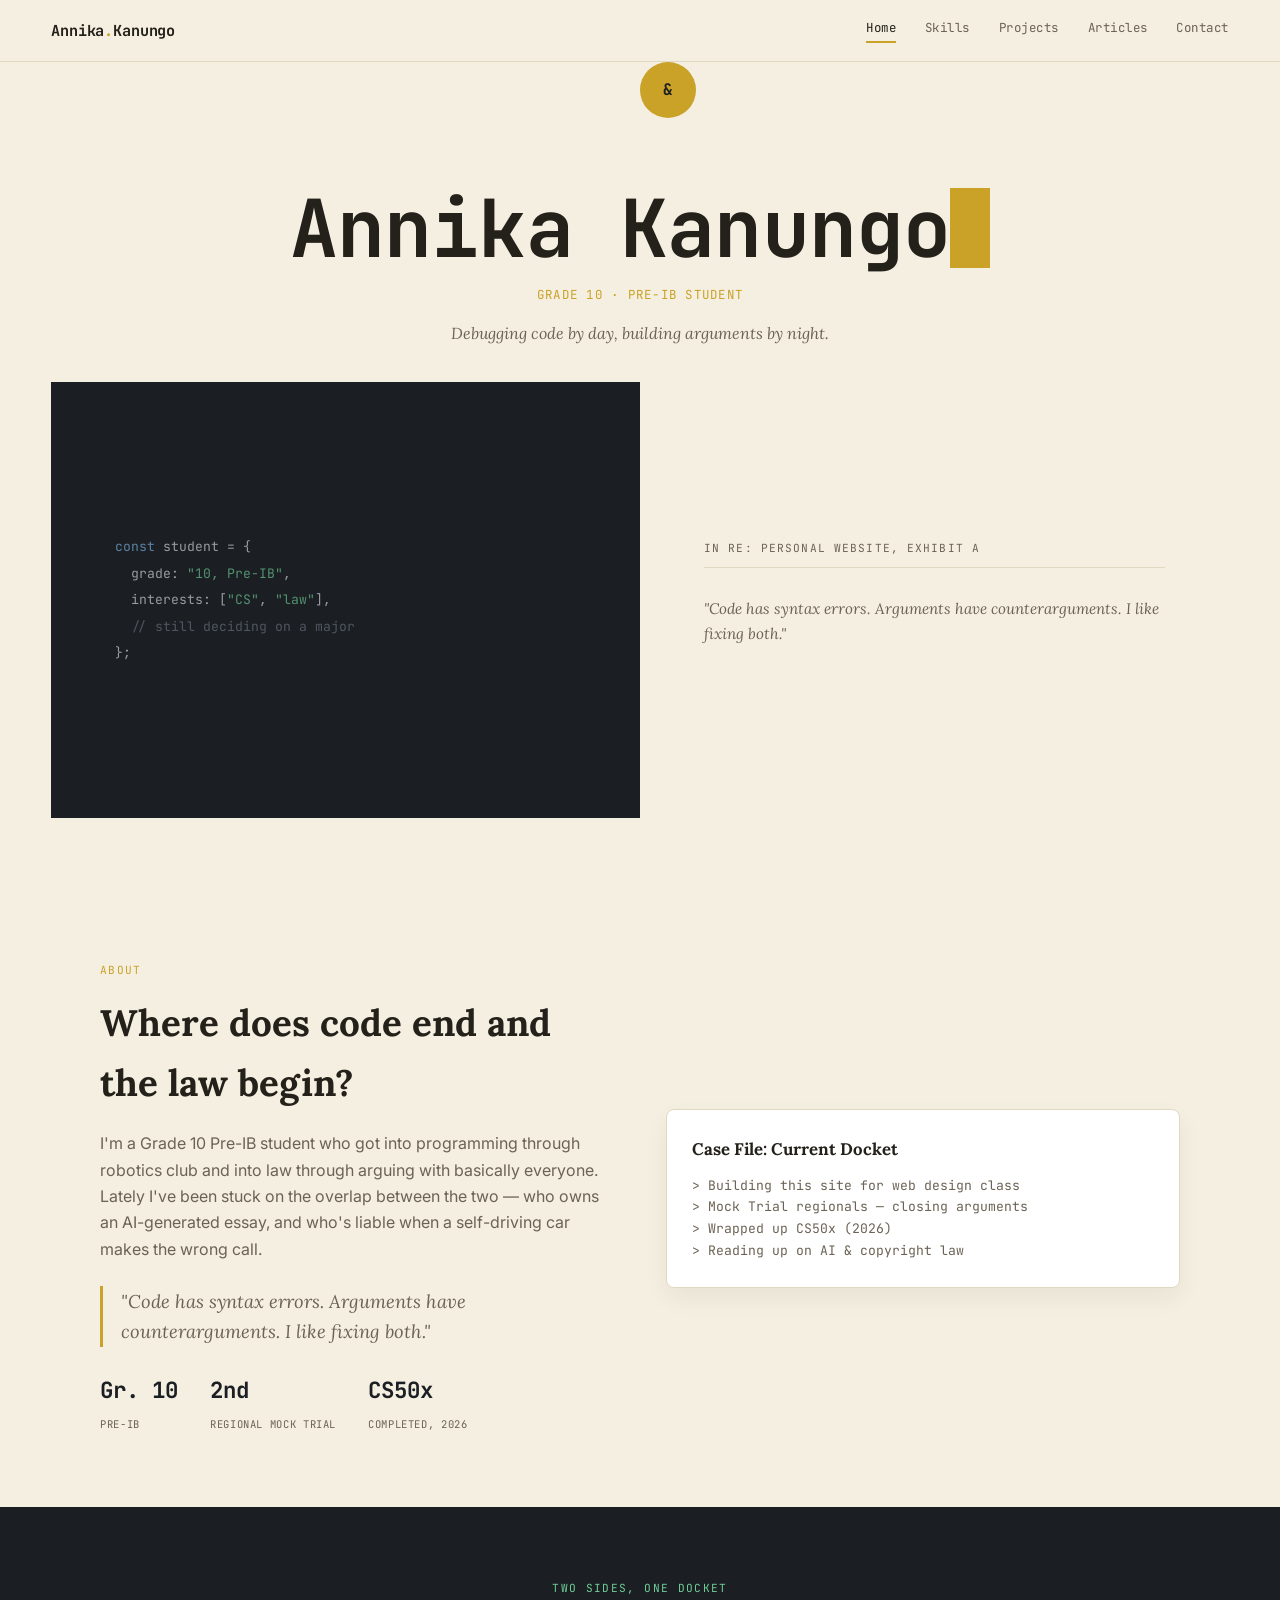
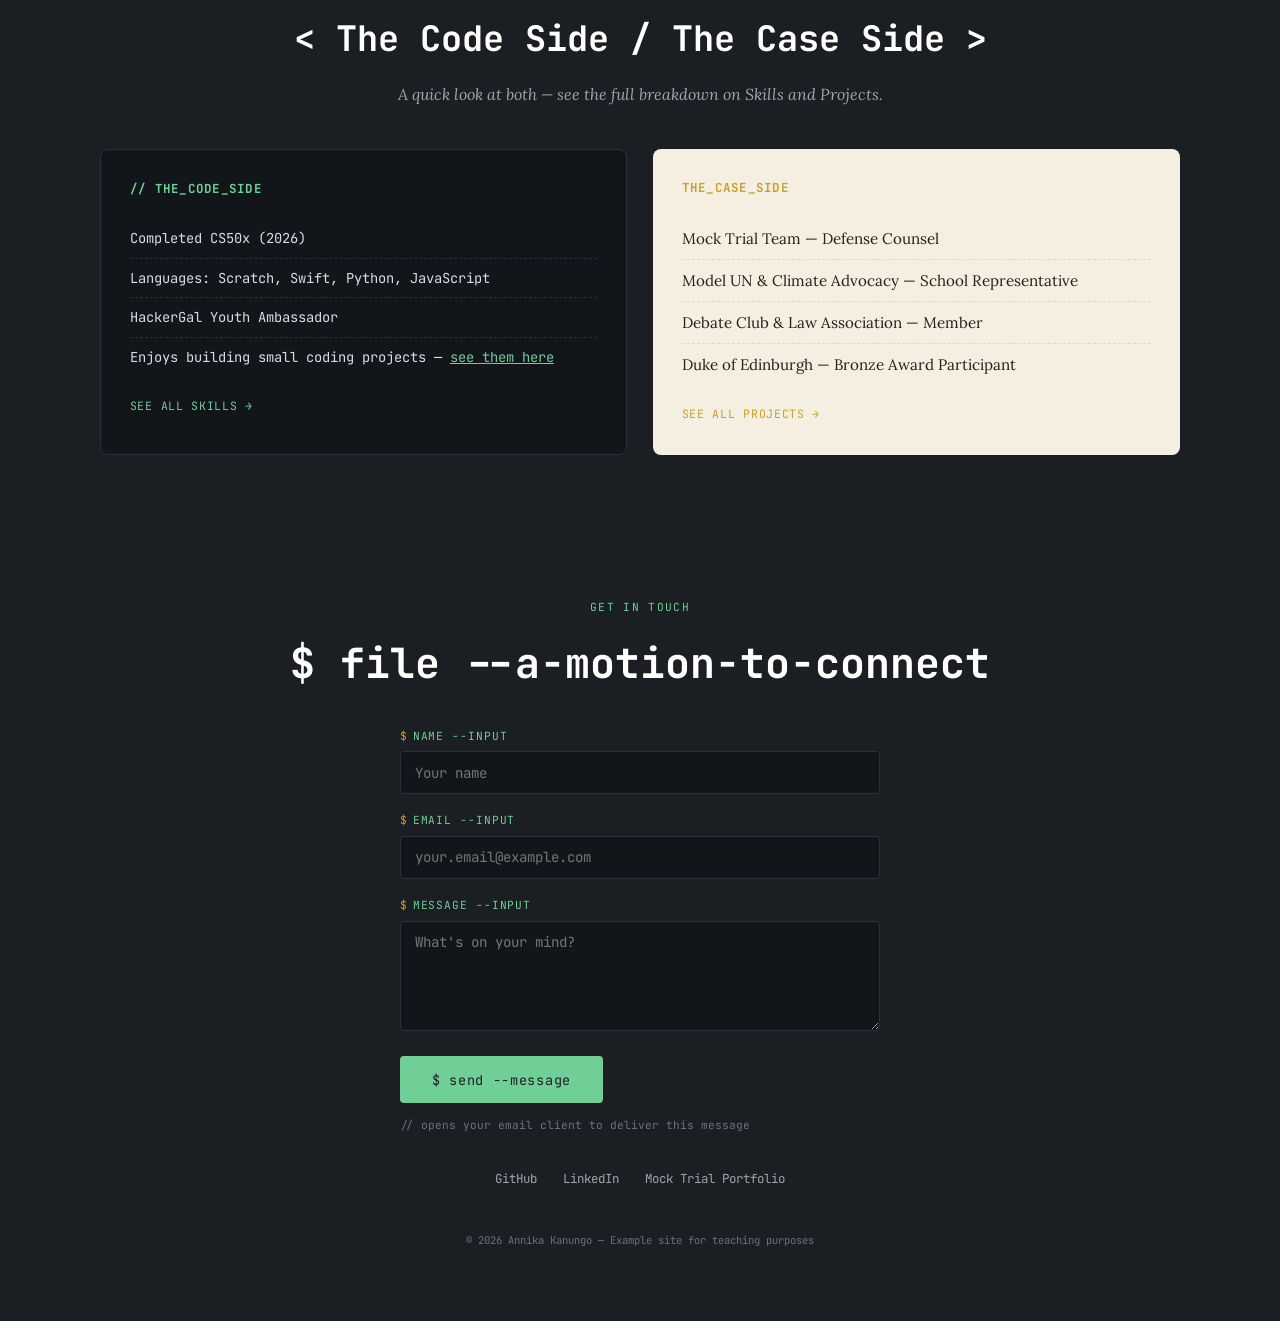
==== index.html @ 183e01ba "add index.html" ====
<!DOCTYPE html>
<html lang="en">
<head>
<meta charset="UTF-8">
<meta name="viewport" content="width=device-width, initial-scale=1.0">
<title>Annika Kanungo — Code &amp; Case</title>
<link rel="preconnect" href="https://fonts.googleapis.com">
<link rel="preconnect" href="https://fonts.gstatic.com" crossorigin>
<link href="https://fonts.googleapis.com/css2?family=JetBrains+Mono:wght@400;500;700&family=Lora:ital,wght@0,500;0,600;1,400&family=Inter:wght@400;500&display=swap" rel="stylesheet">
<link rel="stylesheet" href="styles.css">
</head>
<body>

  <nav class="site-nav">
    <a class="nav-logo" href="index.html">Annika<span class="dot">.</span>Kanungo</a>
    <div class="nav-links">
      <a href="index.html" class="active">Home</a>
      <a href="skills.html">Skills</a>
      <a href="projects.html">Projects</a>
      <a href="articles.html">Articles</a>
      <a href="index.html#contact">Contact</a>
    </div>
  </nav>

  <!-- HERO — the name stays together as one unit; the two supporting
       panels below carry the code / case duality instead -->
  <section class="hero">
    <div class="hero-banner enter" style="--d:0.05s">
      <h1 class="hero-name">Annika Kanungo<span class="cursor">&nbsp;</span></h1>
      <p class="hero-tag">Grade 10 · Pre-IB Student</p>
      <p class="hero-sub">Debugging code by day, building arguments by night.</p>
    </div>
    <div class="hero-panels">
      <div class="code enter" style="--d:0.2s">
        <div class="code-line"><span class="kw">const</span> student = &#123;</div>
        <div class="code-line">&nbsp;&nbsp;grade: <span class="str">"10, Pre-IB"</span>,</div>
        <div class="code-line">&nbsp;&nbsp;interests: [<span class="str">"CS"</span>, <span class="str">"law"</span>],</div>
        <div class="code-line">&nbsp;&nbsp;<span class="cmt">// still deciding on a major</span></div>
        <div class="code-line">&#125;;</div>
      </div>
      <div class="case enter" style="--d:0.35s">
        <span class="case-caption">In re: Personal Website, Exhibit A</span>
        <p class="case-quote">"Code has syntax errors. Arguments have counterarguments. I like fixing both."</p>
      </div>
      <div class="seam enter" style="--d:0.5s">&amp;</div>
    </div>
  </section>

  <!-- ABOUT -->
  <section class="about">
    <div class="wrap">
      <div class="reveal">
        <span class="eyebrow">About</span>
        <h2>Where does code end and the law begin?</h2>
        <p>I'm a Grade 10 Pre-IB student who got into programming through robotics club and into law through arguing with basically everyone. Lately I've been stuck on the overlap between the two — who owns an AI-generated essay, and who's liable when a self-driving car makes the wrong call.</p>
        <p class="pull">"Code has syntax errors. Arguments have counterarguments. I like fixing both."</p>
        <div class="stat-row">
          <div><strong>Gr. 10</strong><small>Pre-IB</small></div>
          <div><strong>2nd</strong><small>Regional Mock Trial</small></div>
          <div><strong>CS50x</strong><small>Completed, 2026</small></div>
        </div>
      </div>
      <div class="docket-card reveal" style="--d:0.15s">
        <strong>Case File: Current Docket</strong>
        &gt; Building this site for web design class<br>
        &gt; Mock Trial regionals — closing arguments<br>
        &gt; Wrapped up CS50x (2026)<br>
        &gt; Reading up on AI &amp; copyright law
      </div>
    </div>
  </section>

  <!-- PASSIONS: teaser linking out to Skills and Projects -->
  <section class="passions">
    <div class="wrap">
      <span class="eyebrow">Two Sides, One Docket</span>
      <h2>&lt; The Code Side / The Case Side &gt;</h2>
      <p class="center-sub">A quick look at both — see the full breakdown on Skills and Projects.</p>
      <div class="split-grid">
        <div class="panel code reveal" style="--d:0s">
          <h3>// the_code_side</h3>
          <ul>
            <li>Completed CS50x (2026)</li>
            <li>Languages: Scratch, Swift, Python, JavaScript</li>
            <li>HackerGal Youth Ambassador</li>
            <li>Enjoys building small coding projects — <a href="projects.html">see them here</a></li>
          </ul>
          <a class="panel-more" href="skills.html">See all skills →</a>
        </div>
        <div class="panel case reveal" style="--d:0.15s">
          <h3>the_case_side</h3>
          <ul>
            <li>Mock Trial Team — Defense Counsel</li>
            <li>Model UN &amp; Climate Advocacy — School Representative</li>
            <li>Debate Club &amp; Law Association — Member</li>
            <li>Duke of Edinburgh — Bronze Award Participant</li>
          </ul>
          <a class="panel-more" href="projects.html">See all projects →</a>
        </div>
      </div>
    </div>
  </section>

  <!-- CONTACT -->
  <section class="contact" id="contact">
    <div class="wrap">
      <span class="eyebrow reveal">Get In Touch</span>
      <h2 class="reveal" style="--d:0.1s">$ file --a-motion-to-connect</h2>
      <form class="contact-form reveal" style="--d:0.2s" action="mailto:annika.kanungo@example.edu" method="post" enctype="text/plain">
        <div class="form-row">
          <label><span class="prompt">$</span>name --input</label>
          <input type="text" name="name" placeholder="Your name" required>
        </div>
        <div class="form-row">
          <label><span class="prompt">$</span>email --input</label>
          <input type="email" name="email" placeholder="your.email@example.com" required>
        </div>
        <div class="form-row">
          <label><span class="prompt">$</span>message --input</label>
          <textarea name="message" placeholder="What's on your mind?" required></textarea>
        </div>
        <button type="submit" class="form-submit">$ send --message</button>
        <p class="form-note">// opens your email client to deliver this message</p>
      </form>
      <div class="social reveal" style="--d:0.3s">
        <a href="#">GitHub</a>
        <a href="#">LinkedIn</a>
        <a href="#">Mock Trial Portfolio</a>
      </div>
      <footer>&copy; 2026 Annika Kanungo — Example site for teaching purposes</footer>
    </div>
  </section>

  <script src="script.js"></script>
</body>
</html>
---- styles.css ----
/* =========================================================
   TEACHING NOTE: shared stylesheet.
   All three pages (index, skills, projects) link to this one
   file plus one script.js — a real multi-page site shares its
   design system instead of copy-pasting styles into every page.
   Annika's brief (CS + law) still drives every choice: a "code"
   register (dark, monospace, terminal) and a "case" register
   (parchment, serif, legal brief) running side by side.
   ========================================================= */
:root{
  --code-bg: #1B1F23;     /* code-editor charcoal */
  --code-text: #D8DEE4;
  --code-accent: #6FCF97; /* terminal green */
  --brass: #C9A227;       /* gavel brass — bridges both halves */
  --parchment: #F5EFE1;   /* legal-document cream */
  --ink: #24211B;         /* ink on parchment */
  --ink-soft: #6B6355;
  --line: #E1D8C2;

  --mono: "JetBrains Mono", monospace;
  --serif: "Lora", Georgia, serif;
  --body: "Inter", sans-serif;

  --gap: clamp(1.5rem, 4vw, 4rem);
  --radius: 8px;
}

*{ box-sizing: border-box; }
html{ scroll-behavior: smooth; }
body{ margin:0; background: var(--parchment); color: var(--ink); font-family: var(--body); line-height:1.65; -webkit-font-smoothing: antialiased; }
@media (prefers-reduced-motion: reduce){
  html{ scroll-behavior:auto; }
  *{ animation-duration:0.001ms !important; animation-iteration-count:1 !important; transition-duration:0.001ms !important; }
}
::selection{ background: var(--brass); color:#1B1F23; }
:focus-visible{ outline: 2px solid var(--brass); outline-offset: 3px; }
section{ padding: calc(var(--gap) * 1.4) var(--gap); }
.wrap{ max-width: 1080px; margin: 0 auto; }
h1,h2,h3{ margin:0; }

.reveal{ opacity:0; transform: translateY(26px); transition: opacity .7s ease, transform .7s ease; transition-delay: var(--d,0s); }
.reveal.in-view{ opacity:1; transform:translateY(0); }
.enter{ opacity:0; transform: translateY(16px); animation: enter-up .8s cubic-bezier(.2,.7,.3,1) forwards; animation-delay: var(--d,0s); }
@keyframes enter-up{ to{ opacity:1; transform:translateY(0);} }
@media (prefers-reduced-motion: reduce){ .reveal,.enter{ opacity:1; transform:none; animation:none; transition:none; } }

/* ---------- NAV ---------- */
.site-nav{
  position: sticky; top: 0; z-index: 10;
  display:flex; align-items:center; justify-content:space-between;
  padding: 1.1rem clamp(1.5rem, 4vw, 4rem);
  background: rgba(245,239,225,0.92); backdrop-filter: blur(6px);
  border-bottom: 1px solid var(--line);
}
.nav-logo{ font-family: var(--mono); font-weight: 700; font-size: 0.95rem; color: var(--ink); text-decoration:none; letter-spacing: -0.01em; }
.nav-logo .dot{ color: var(--brass); }
.nav-links{ display:flex; gap: 1.8rem; font-family: var(--mono); font-size: 0.78rem; letter-spacing: 0.04em; }
.nav-links a{ color: var(--ink-soft); text-decoration:none; padding-bottom: 3px; border-bottom: 2px solid transparent; transition: color .2s ease, border-color .2s ease; }
.nav-links a:hover{ color: var(--ink); }
.nav-links a.active{ color: var(--ink); border-color: var(--brass); }
@media (max-width: 560px){
  .nav-links{ gap: 1.1rem; font-size: 0.7rem; }
}

/* ---------- PAGE HEADER (skills / projects) ---------- */
.page-header{ background: var(--code-bg); color: var(--code-text); text-align:center; padding: calc(var(--gap) * 1.6) var(--gap) calc(var(--gap) * 1.1); }
.page-header .eyebrow{ color: var(--code-accent); }
.page-header h1{ font-family: var(--serif); color: #fff; font-size: clamp(2rem, 5vw, 3rem); margin: 0.5rem 0 0.8rem; }
.page-header p{ font-family: var(--serif); font-style: italic; color: var(--code-text); opacity: 0.75; max-width: 46ch; margin: 0 auto; }

/* ---------- HERO: split code / case (index only) ---------- */
.hero{ min-height: 92vh; display:grid; grid-template-rows: auto 1fr; position: relative; }
.hero-banner{
  grid-column: 1 / -1; text-align:center; padding: 3.4rem clamp(1.5rem,5vw,4rem) 2.2rem;
  background: var(--parchment); position:relative; z-index: 2;
}
.hero-name{
  font-family: var(--mono); font-weight: 700; letter-spacing: -0.01em;
  font-size: clamp(2.4rem, 7vw, 5rem); line-height: 1; color: var(--ink);
}
.cursor{ display:inline-block; width: 0.5em; background: var(--brass); animation: blink 1s step-end infinite; }
@keyframes blink{ 50%{ opacity:0; } }
.hero-tag{ font-family: var(--mono); font-size: 0.78rem; letter-spacing: 0.1em; text-transform: uppercase; color: var(--brass); margin-top: 1.1rem; }
.hero-sub{ font-family: var(--serif); font-style: italic; color: var(--ink-soft); max-width: 44ch; margin: 0.9rem auto 0; }

.hero-panels{ grid-column: 1 / -1; display:grid; grid-template-columns: 1fr 1fr; }
.hero .code, .hero .case{ display:flex; flex-direction:column; justify-content:center; padding: 2.6rem clamp(1.5rem,5vw,4rem); position:relative; }
.hero .code{ background: var(--code-bg); color: var(--code-text); }
.hero .case{ background: var(--parchment); color: var(--ink); }
.code-line{ font-family: var(--mono); font-size: 0.82rem; color: var(--code-text); opacity: 0.65; margin: 0.15rem 0; }
.code-line .kw{ color: #7FB4E8; }
.code-line .str{ color: var(--code-accent); }
.code-line .cmt{ color: #6B7280; }
.case-caption{ font-family: var(--mono); font-size: 0.7rem; letter-spacing: 0.1em; text-transform: uppercase; color: var(--ink-soft); border-bottom: 1px solid var(--line); padding-bottom: 0.6rem; margin-bottom: 0.8rem; }
.case-quote{ font-family: var(--serif); font-style: italic; color: var(--ink-soft); font-size: 0.95rem; }

.seam{
  position:absolute; left:50%; top:0; transform:translate(-50%,-50%);
  width: 56px; height: 56px; border-radius:50%;
  background: var(--brass); color:#1B1F23;
  display:flex; align-items:center; justify-content:center;
  font-family: var(--mono); font-weight:700; font-size: 1rem;
  box-shadow: 0 0 0 8px var(--parchment);
  z-index: 3;
}
@media (max-width: 760px){
  .hero-panels{ grid-template-columns: 1fr; }
  .seam{ display:none; }
}

/* ---------- ABOUT ---------- */
.about{ background: var(--parchment); }
.about .wrap{ display:grid; grid-template-columns: 1fr 1fr; gap: var(--gap); align-items:center; }
.eyebrow{ font-family: var(--mono); font-size: 0.7rem; letter-spacing: 0.12em; text-transform: uppercase; color: var(--brass); display:block; margin-bottom: 0.8rem; }
.about h2{ font-family: var(--serif); font-size: clamp(1.7rem, 3.6vw, 2.3rem); margin-bottom: 1rem; }
.about p{ color: var(--ink-soft); max-width: 52ch; }
.pull{ font-family: var(--serif); font-style: italic; font-size: 1.15rem; border-left: 3px solid var(--brass); padding-left: 1.1rem; margin: 1.5rem 0; }
.stat-row{ display:flex; gap: 2rem; flex-wrap:wrap; margin-top: 1.6rem; }
.stat-row strong{ display:block; font-family: var(--mono); font-size: 1.4rem; color: var(--code-bg); }
.stat-row small{ font-family: var(--mono); color: var(--ink-soft); font-size: 0.66rem; letter-spacing: 0.06em; text-transform: uppercase; }
.docket-card{
  background: #fff; border: 1px solid var(--line); border-radius: var(--radius);
  padding: 1.6rem; font-family: var(--mono); font-size: 0.82rem; color: var(--ink-soft);
  box-shadow: 0 10px 24px rgba(36,33,27,0.06);
}
.docket-card strong{ display:block; font-family: var(--serif); font-size: 1.05rem; color: var(--ink); margin-bottom: 0.7rem; }

/* ---------- PASSIONS SPLIT (index teaser) ---------- */
.passions{ background: var(--code-bg); color: var(--code-text); }
.passions .eyebrow{ color: var(--code-accent); text-align:center; }
.passions h2{ font-family: var(--mono); text-align:center; font-size: clamp(1.6rem, 3.4vw, 2.2rem); color: #fff; margin-bottom: 0.8rem; }
.passions > .wrap > p.center-sub{ text-align:center; font-family: var(--serif); font-style:italic; color: var(--code-text); opacity:0.7; margin: 0 auto 2.6rem; max-width: 50ch; }
.split-grid{ display:grid; grid-template-columns: 1fr 1fr; gap: 1.6rem; }
.panel{ border-radius: var(--radius); padding: 1.8rem; }
.panel.code{ background: #12161A; border: 1px solid #2A3038; }
.panel.case{ background: var(--parchment); color: var(--ink); }
.panel h3{ font-family: var(--mono); font-size: 0.78rem; letter-spacing: 0.1em; text-transform: uppercase; margin-bottom: 1.2rem; }
.panel.code h3{ color: var(--code-accent); }
.panel.case h3{ color: var(--brass); font-family: var(--mono); }
.panel ul{ list-style: none; margin:0; padding:0; }
.panel.code li{ font-family: var(--mono); font-size: 0.86rem; padding: 0.5rem 0; border-bottom: 1px dashed #2A3038; }
.panel.case li{ font-family: var(--serif); font-size: 0.95rem; padding: 0.5rem 0; border-bottom: 1px dashed var(--line); }
.panel.code li a{ color: var(--code-accent); }
.panel.case li a{ color: var(--brass); }
.panel li:last-child{ border-bottom: none; }
.panel-more{ display:inline-block; margin-top: 1.2rem; font-family: var(--mono); font-size: 0.72rem; letter-spacing: 0.06em; text-transform:uppercase; text-decoration:none; }
.panel.code .panel-more{ color: var(--code-accent); }
.panel.case .panel-more{ color: var(--brass); }
.panel-more:hover{ text-decoration: underline; }

/* ---------- PROJECTS ---------- */
.projects{ background: var(--parchment); }
.projects .eyebrow{ text-align:center; }
.projects h2{ font-family: var(--serif); text-align:center; font-size: clamp(1.7rem, 3.6vw, 2.3rem); margin-bottom: 2.6rem; }
.grid{ display:grid; grid-template-columns: repeat(2, 1fr); gap: 1.4rem; }
.card{ background:#fff; border:1px solid var(--line); border-radius: var(--radius); padding: 1.7rem; position:relative; transition: transform .3s ease, box-shadow .3s ease; }
.card:hover{ transform: translateY(-5px); box-shadow: 0 14px 30px rgba(36,33,27,0.1); }
.card .tag{ font-family: var(--mono); font-size: 0.65rem; letter-spacing: 0.08em; text-transform: uppercase; padding: 0.2rem 0.55rem; border-radius: 4px; display:inline-block; margin-bottom: 0.9rem; }
.card.code-file .tag{ background: rgba(111,207,151,0.15); color: #2F7A52; }
.card.case-file .tag{ background: rgba(201,162,39,0.15); color: #8A6D14; }
.card h3{ font-family: var(--serif); font-size: 1.15rem; margin-bottom: 0.6rem; }
.card p{ color: var(--ink-soft); font-size: 0.92rem; margin:0; }

/* ---------- SKILLS ---------- */
.skills{ background: #fff; }
.skills .eyebrow{ text-align:center; }
.skills h2{ font-family: var(--serif); text-align:center; font-size: clamp(1.7rem, 3.6vw, 2.3rem); margin-bottom: 2.6rem; }
.skill-cols{ display:grid; grid-template-columns: 1fr 1fr; gap: 2.4rem; }
.skill-cols h4{ font-family: var(--mono); font-size: 0.72rem; letter-spacing: 0.1em; text-transform: uppercase; color: var(--brass); margin: 0 0 1.2rem; }
.skill-row{ margin-bottom: 1rem; font-family: var(--mono); font-size: 0.82rem; }
.skill-row .label{ display:flex; justify-content:space-between; margin-bottom: 0.35rem; color: var(--ink-soft); }
.bar{ height: 8px; background: var(--line); border-radius: 4px; overflow:hidden; font-family: var(--mono); }
.bar i{ display:block; height:100%; width: 0%; background: var(--code-accent); border-radius: 4px; transition: width 1.1s cubic-bezier(.2,.7,.3,1); }
.skill-cols.case .bar i{ background: var(--brass); }

/* ---------- CONTACT ---------- */
.contact{ background: var(--code-bg); color: var(--code-text); text-align:center; }
.contact .eyebrow{ color: var(--code-accent); }
.contact h2{ font-family: var(--mono); font-size: clamp(1.8rem, 5vw, 2.6rem); color:#fff; margin: 0.6rem 0 1.8rem; }
.cta-btn{
  display:inline-block; font-family: var(--mono); font-size: 0.85rem; letter-spacing: 0.05em;
  color: var(--code-bg); background: var(--code-accent); padding: 1rem 2.2rem; border-radius: 4px;
  text-decoration:none; transition: transform .25s ease, box-shadow .25s ease;
}
.cta-btn:hover{ transform: translateY(-3px); box-shadow: 0 12px 26px rgba(111,207,151,0.3); }
.contact-form{ max-width: 480px; margin: 0 auto; text-align:left; }
.form-row{ margin-bottom: 1.1rem; }
.form-row label{ display:block; font-family: var(--mono); font-size: 0.7rem; letter-spacing: 0.08em; text-transform: uppercase; color: var(--code-accent); margin-bottom: 0.4rem; }
.form-row label .prompt{ color: var(--brass); margin-right: 0.3rem; }
.form-row input, .form-row textarea{
  width: 100%; background: #12161A; border: 1px solid #2A3038; border-radius: 4px;
  color: var(--code-text); font-family: var(--mono); font-size: 0.88rem;
  padding: 0.7rem 0.85rem; resize: vertical;
}
.form-row textarea{ min-height: 110px; }
.form-row input:focus, .form-row textarea:focus{ outline: none; border-color: var(--brass); }
.form-submit{
  font-family: var(--mono); font-size: 0.85rem; letter-spacing: 0.05em;
  color: var(--code-bg); background: var(--code-accent); padding: 0.9rem 2rem; border: none; border-radius: 4px;
  cursor: pointer; transition: transform .25s ease, box-shadow .25s ease;
}
.form-submit:hover{ transform: translateY(-3px); box-shadow: 0 12px 26px rgba(111,207,151,0.3); }
.form-note{ font-family: var(--mono); font-size: 0.7rem; color: #6B7280; margin-top: 0.8rem; }
.social{ margin-top: 2.2rem; display:flex; gap:1.6rem; justify-content:center; font-family: var(--mono); font-size: 0.78rem; }
.social a{ text-decoration:none; color: var(--code-text); opacity: 0.7; }
.social a:hover{ opacity:1; color: var(--code-accent); }
footer{ margin-top: 2.6rem; font-family: var(--mono); font-size: 0.66rem; color: #6B7280; }

@media (max-width: 760px){
  .about .wrap{ grid-template-columns: 1fr; }
  .split-grid{ grid-template-columns: 1fr; }
  .grid{ grid-template-columns: 1fr; }
  .skill-cols{ grid-template-columns: 1fr; }
}

/* =========================================================
   ARTICLES PAGE
   TEACHING NOTE: same duality concept, new format — each
   article is presented like a docket entry / citation, with
   a big serif index number, a monospace meta line, and a
   colored tag pill (code / case / both). A small JS filter
   bar lets visitors narrow the list by tag without a reload —
   a good lightweight interactivity example for the class.
   ========================================================= */
.articles{ background: var(--parchment); }
.filter-bar{ display:flex; gap: 0.7rem; justify-content:center; flex-wrap: wrap; margin-bottom: 2.6rem; }
.filter-btn{
  font-family: var(--mono); font-size: 0.72rem; letter-spacing: 0.06em; text-transform: uppercase;
  background: #fff; border: 1px solid var(--line); color: var(--ink-soft);
  padding: 0.55rem 1.1rem; border-radius: 999px; cursor: pointer;
  transition: background .2s ease, color .2s ease, border-color .2s ease;
}
.filter-btn:hover{ border-color: var(--brass); color: var(--ink); }
.filter-btn.active{ background: var(--code-bg); border-color: var(--code-bg); color: #fff; }

.article-list{ display:flex; flex-direction: column; gap: 1.1rem; }
.article-card{
  background: #fff; border: 1px solid var(--line); border-radius: var(--radius);
  padding: 1.7rem clamp(1.3rem, 3vw, 2.2rem);
  display:grid; grid-template-columns: 64px 1fr; gap: 1.4rem; align-items: start;
  transition: transform .3s ease, box-shadow .3s ease;
}
.article-card:hover{ transform: translateY(-4px); box-shadow: 0 14px 30px rgba(36,33,27,0.1); }
.article-num{ font-family: var(--serif); font-size: 1.8rem; font-style: italic; color: var(--line); line-height: 1; }
.article-body h3{ font-family: var(--serif); font-size: 1.2rem; margin-bottom: 0.5rem; }
.article-body p{ color: var(--ink-soft); font-size: 0.92rem; margin: 0 0 0.9rem; }
.article-meta{ display:flex; align-items:center; gap: 0.9rem; font-family: var(--mono); font-size: 0.7rem; color: var(--ink-soft); flex-wrap: wrap; }
.pill{ padding: 0.2rem 0.6rem; border-radius: 999px; letter-spacing: 0.05em; text-transform: uppercase; font-size: 0.66rem; }
.pill.code{ background: rgba(111,207,151,0.15); color: #2F7A52; }
.pill.case{ background: rgba(201,162,39,0.15); color: #8A6D14; }
.pill.both{ background: linear-gradient(90deg, rgba(111,207,151,0.18), rgba(201,162,39,0.18)); color: var(--ink); }
.article-card[hidden]{ display:none; }

@media (max-width: 560px){
  .article-card{ grid-template-columns: 1fr; }
  .article-num{ display:none; }
}

/* ---------- ADMIN PANEL (client-side demo only) ---------- */
.admin-area{ max-width: 480px; margin: 0 auto 3rem; text-align:center; }
.admin-btn{ margin-bottom: 1rem; }
.admin-panel{
  background: var(--code-bg); color: var(--code-text); border-radius: var(--radius);
  padding: 1.6rem clamp(1.2rem,3vw,2rem); text-align:left; margin-bottom: 1.2rem;
}
.admin-panel h3{ font-family: var(--mono); font-size: 0.95rem; color: #fff; margin-bottom: 1.2rem; }
.admin-note{ font-family: var(--mono); font-size: 0.68rem; color: #6B7280; margin: 0 0 1rem; }
.admin-panel .form-row label{ color: var(--brass); }
.admin-panel input, .admin-panel textarea, .admin-panel select{
  width:100%; background:#12161A; border:1px solid #2A3038; border-radius:4px;
  color: var(--code-text); font-family: var(--mono); font-size:0.85rem; padding:0.65rem 0.8rem;
}
.admin-error{ font-family: var(--mono); font-size: 0.72rem; color: #E08585; margin-top: 0.7rem; }
.article-card.is-new{ border-color: var(--brass); }
.pill.new{ background: rgba(201,162,39,0.18); color: #8A6D14; }
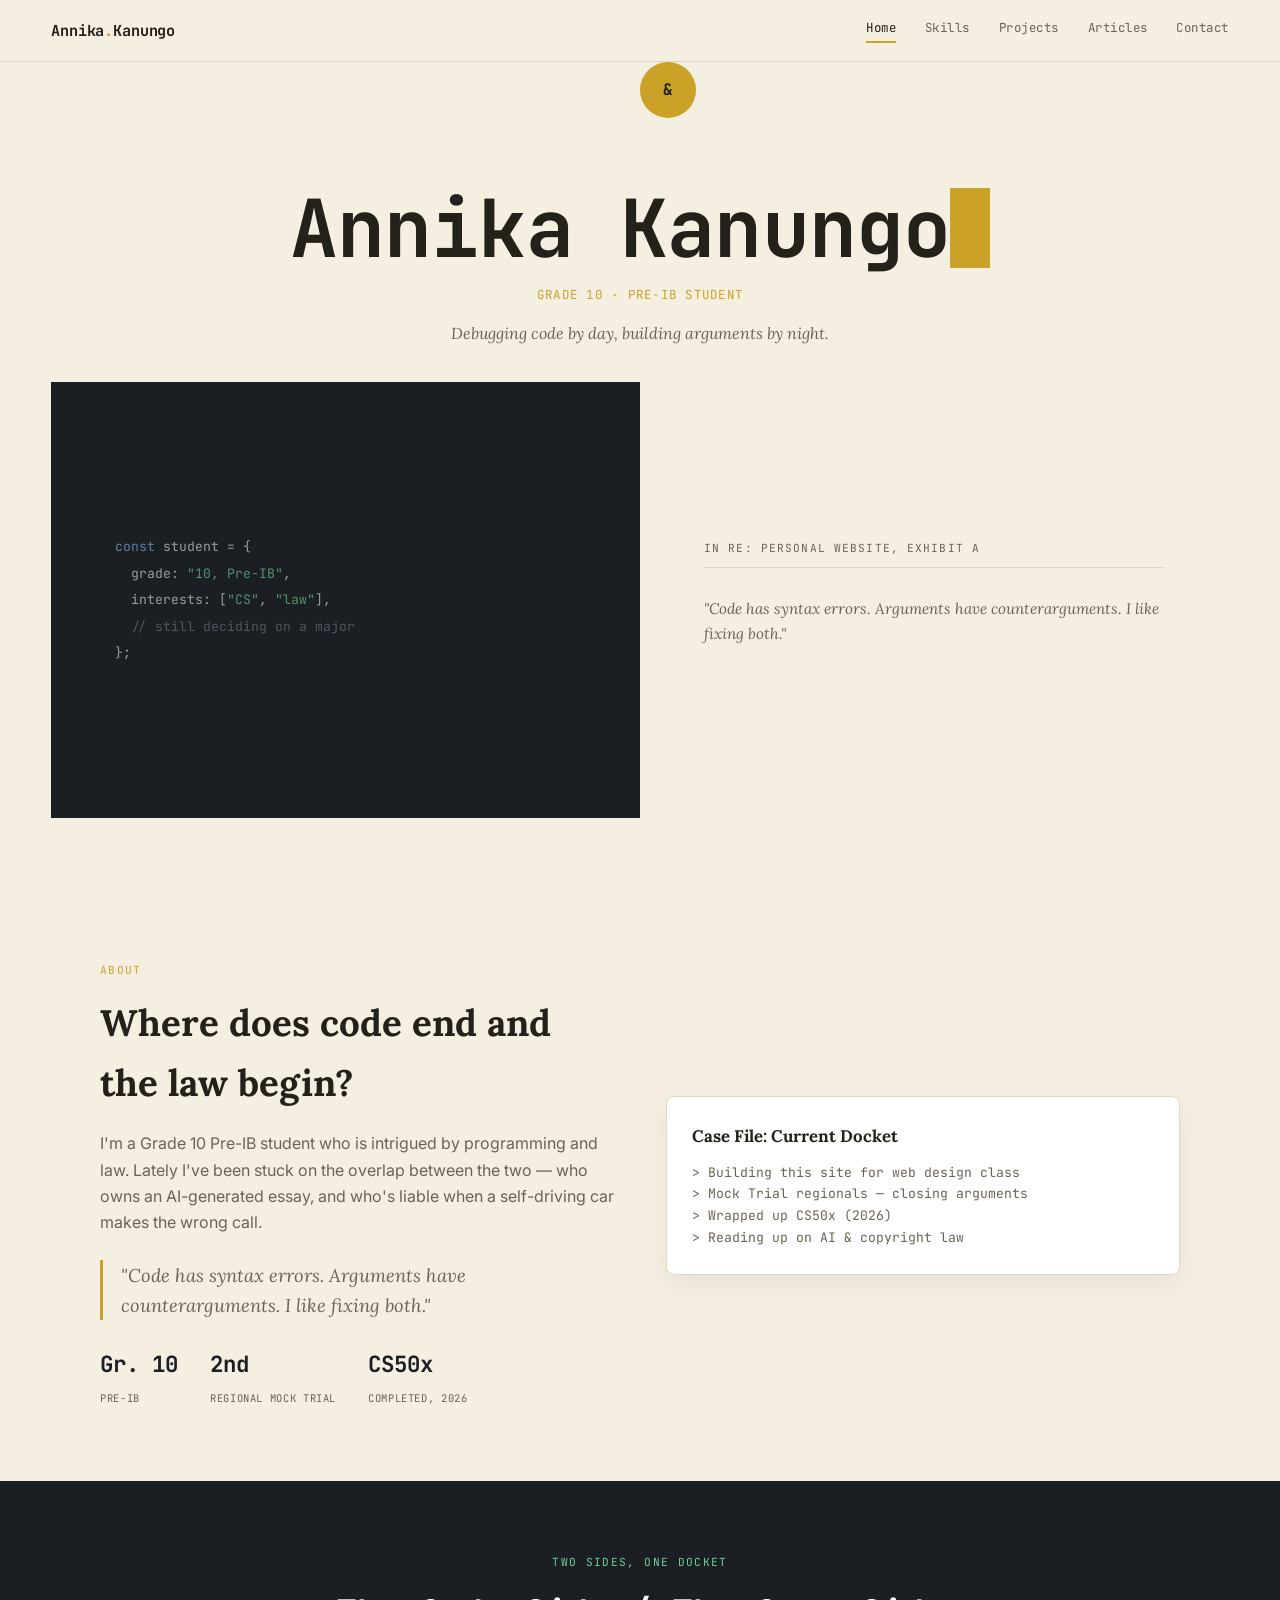
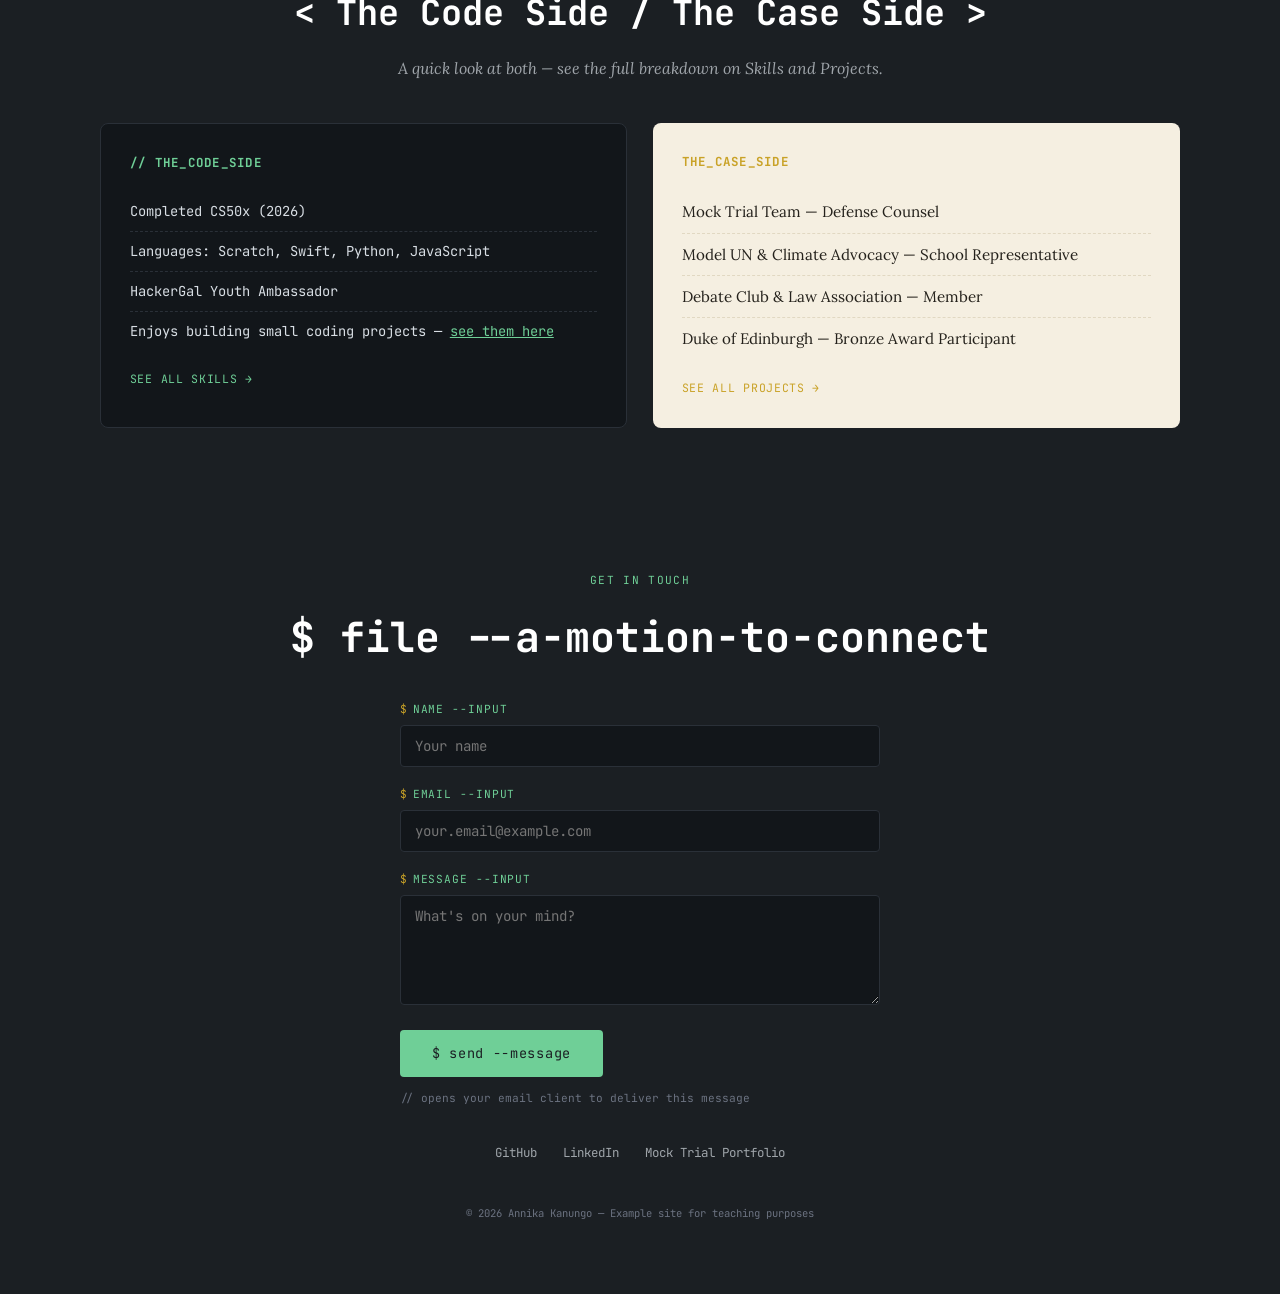
==== commit b0337881: "add updated index file" ====
--- a/index.html
+++ b/index.html
@@ -52,7 +52,7 @@
       <div class="reveal">
         <span class="eyebrow">About</span>
         <h2>Where does code end and the law begin?</h2>
-        <p>I'm a Grade 10 Pre-IB student who got into programming through robotics club and into law through arguing with basically everyone. Lately I've been stuck on the overlap between the two — who owns an AI-generated essay, and who's liable when a self-driving car makes the wrong call.</p>
+        <p>I'm a Grade 10 Pre-IB student who is intrigued by programming and law. Lately I've been stuck on the overlap between the two — who owns an AI-generated essay, and who's liable when a self-driving car makes the wrong call.</p>
         <p class="pull">"Code has syntax errors. Arguments have counterarguments. I like fixing both."</p>
         <div class="stat-row">
           <div><strong>Gr. 10</strong><small>Pre-IB</small></div>
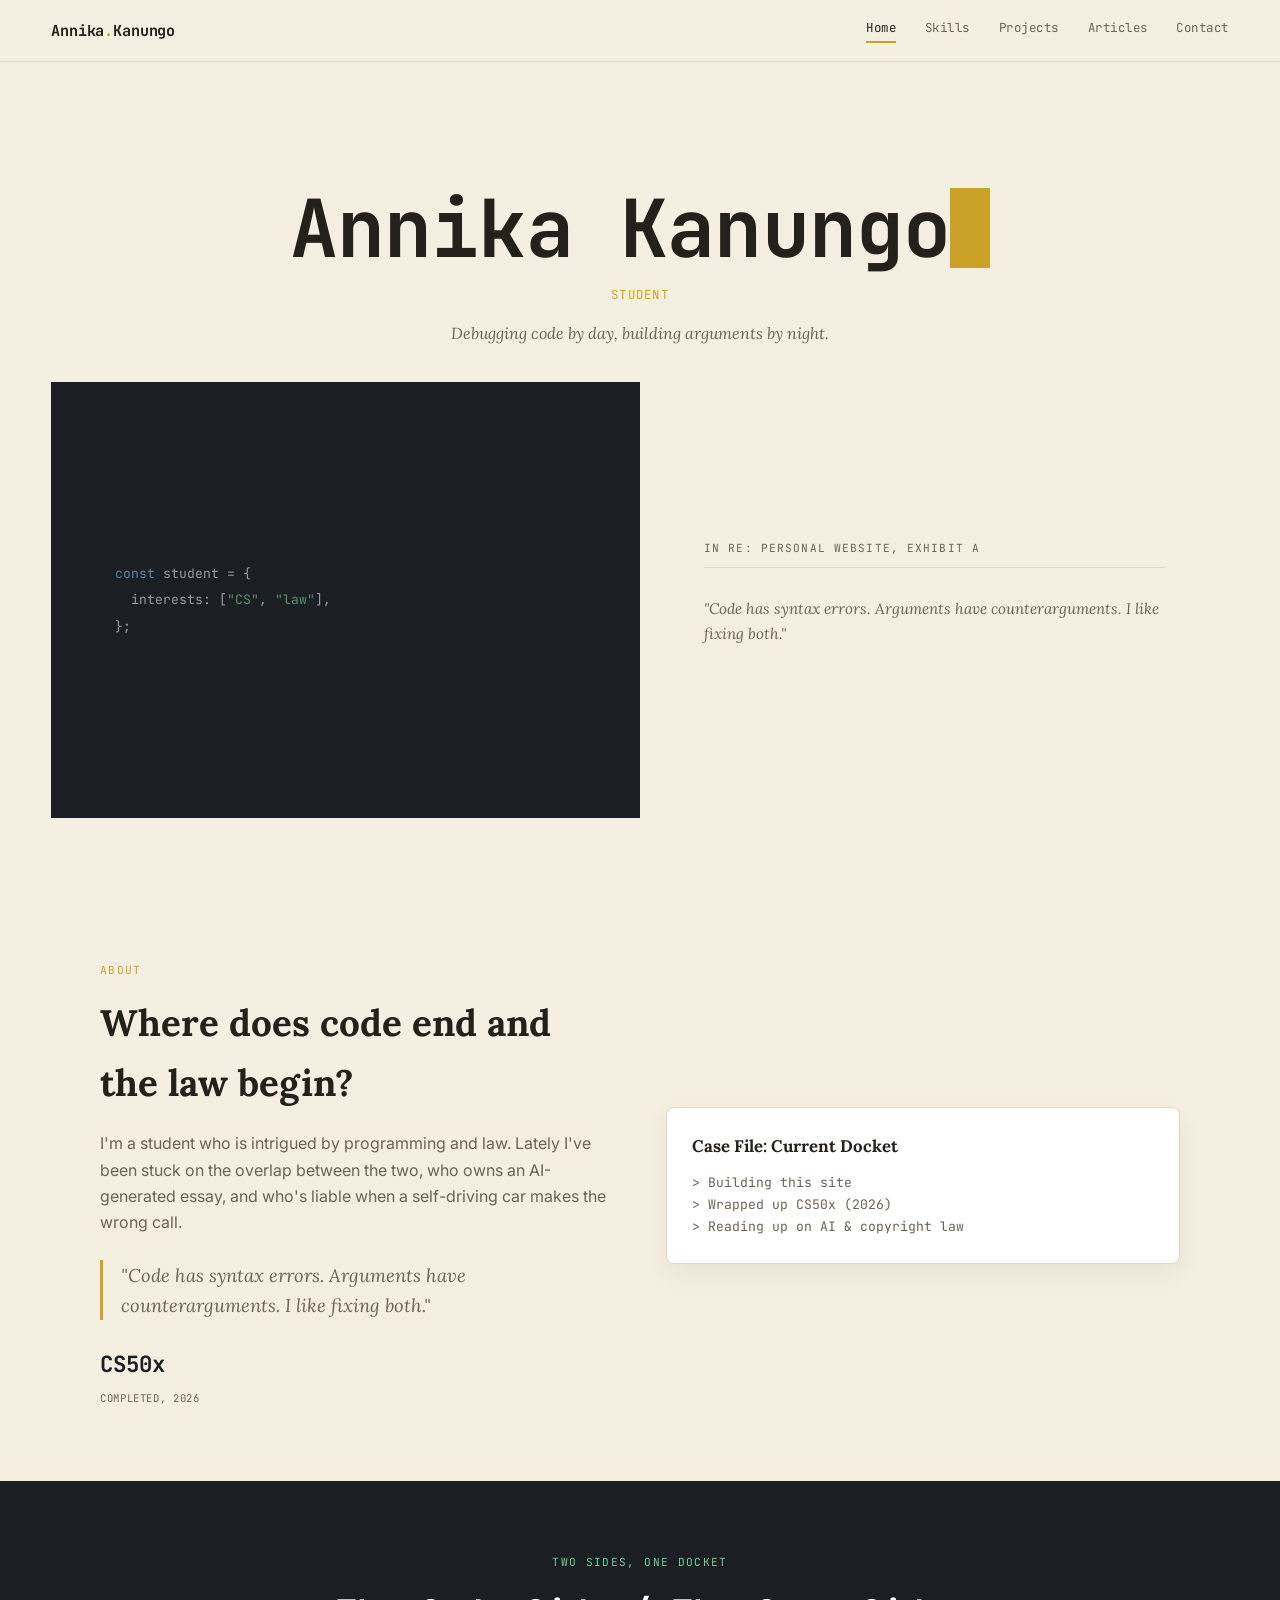
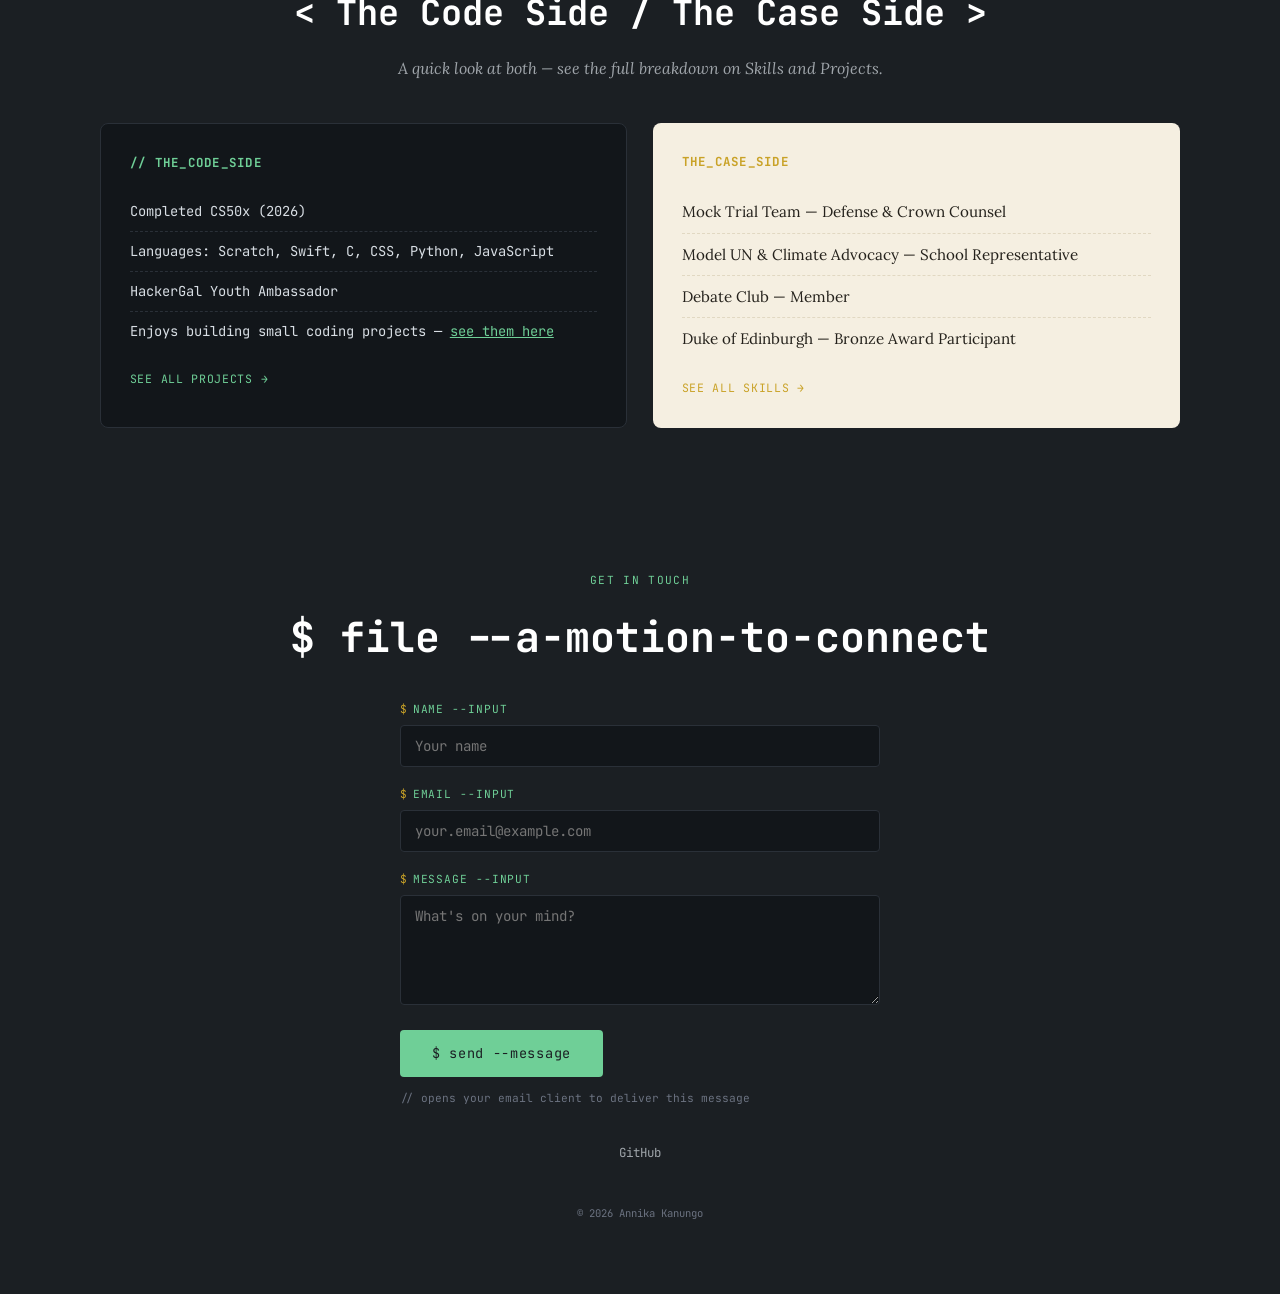
==== commit f2c32148: "Update #2 for index.html Fixed small bugs." ====
--- a/index.html
+++ b/index.html
@@ -27,22 +27,19 @@
   <section class="hero">
     <div class="hero-banner enter" style="--d:0.05s">
       <h1 class="hero-name">Annika Kanungo<span class="cursor">&nbsp;</span></h1>
-      <p class="hero-tag">Grade 10 · Pre-IB Student</p>
+      <p class="hero-tag">Student</p>
       <p class="hero-sub">Debugging code by day, building arguments by night.</p>
     </div>
     <div class="hero-panels">
       <div class="code enter" style="--d:0.2s">
         <div class="code-line"><span class="kw">const</span> student = &#123;</div>
-        <div class="code-line">&nbsp;&nbsp;grade: <span class="str">"10, Pre-IB"</span>,</div>
         <div class="code-line">&nbsp;&nbsp;interests: [<span class="str">"CS"</span>, <span class="str">"law"</span>],</div>
-        <div class="code-line">&nbsp;&nbsp;<span class="cmt">// still deciding on a major</span></div>
         <div class="code-line">&#125;;</div>
       </div>
       <div class="case enter" style="--d:0.35s">
         <span class="case-caption">In re: Personal Website, Exhibit A</span>
         <p class="case-quote">"Code has syntax errors. Arguments have counterarguments. I like fixing both."</p>
       </div>
-      <div class="seam enter" style="--d:0.5s">&amp;</div>
     </div>
   </section>
 
@@ -52,18 +49,15 @@
       <div class="reveal">
         <span class="eyebrow">About</span>
         <h2>Where does code end and the law begin?</h2>
-        <p>I'm a Grade 10 Pre-IB student who is intrigued by programming and law. Lately I've been stuck on the overlap between the two — who owns an AI-generated essay, and who's liable when a self-driving car makes the wrong call.</p>
+        <p>I'm a student who is intrigued by programming and law. Lately I've been stuck on the overlap between the two, who owns an AI-generated essay, and who's liable when a self-driving car makes the wrong call.</p>
         <p class="pull">"Code has syntax errors. Arguments have counterarguments. I like fixing both."</p>
         <div class="stat-row">
-          <div><strong>Gr. 10</strong><small>Pre-IB</small></div>
-          <div><strong>2nd</strong><small>Regional Mock Trial</small></div>
           <div><strong>CS50x</strong><small>Completed, 2026</small></div>
         </div>
       </div>
       <div class="docket-card reveal" style="--d:0.15s">
         <strong>Case File: Current Docket</strong>
-        &gt; Building this site for web design class<br>
-        &gt; Mock Trial regionals — closing arguments<br>
+        &gt; Building this site<br>
         &gt; Wrapped up CS50x (2026)<br>
         &gt; Reading up on AI &amp; copyright law
       </div>
@@ -81,21 +75,21 @@
           <h3>// the_code_side</h3>
           <ul>
             <li>Completed CS50x (2026)</li>
-            <li>Languages: Scratch, Swift, Python, JavaScript</li>
+            <li>Languages: Scratch, Swift, C, CSS, Python, JavaScript</li>
             <li>HackerGal Youth Ambassador</li>
             <li>Enjoys building small coding projects — <a href="projects.html">see them here</a></li>
           </ul>
-          <a class="panel-more" href="skills.html">See all skills →</a>
+          <a class="panel-more" href="projects.html">See all projects →</a>
         </div>
         <div class="panel case reveal" style="--d:0.15s">
           <h3>the_case_side</h3>
           <ul>
-            <li>Mock Trial Team — Defense Counsel</li>
+            <li>Mock Trial Team — Defense &amp; Crown Counsel</li>
             <li>Model UN &amp; Climate Advocacy — School Representative</li>
-            <li>Debate Club &amp; Law Association — Member</li>
+            <li>Debate Club — Member</li>
             <li>Duke of Edinburgh — Bronze Award Participant</li>
           </ul>
-          <a class="panel-more" href="projects.html">See all projects →</a>
+          <a class="panel-more" href="skills.html">See all skills →</a>
         </div>
       </div>
     </div>
@@ -124,10 +118,8 @@
       </form>
       <div class="social reveal" style="--d:0.3s">
         <a href="#">GitHub</a>
-        <a href="#">LinkedIn</a>
-        <a href="#">Mock Trial Portfolio</a>
       </div>
-      <footer>&copy; 2026 Annika Kanungo — Example site for teaching purposes</footer>
+      <footer>&copy; 2026 Annika Kanungo</footer>
     </div>
   </section>
 
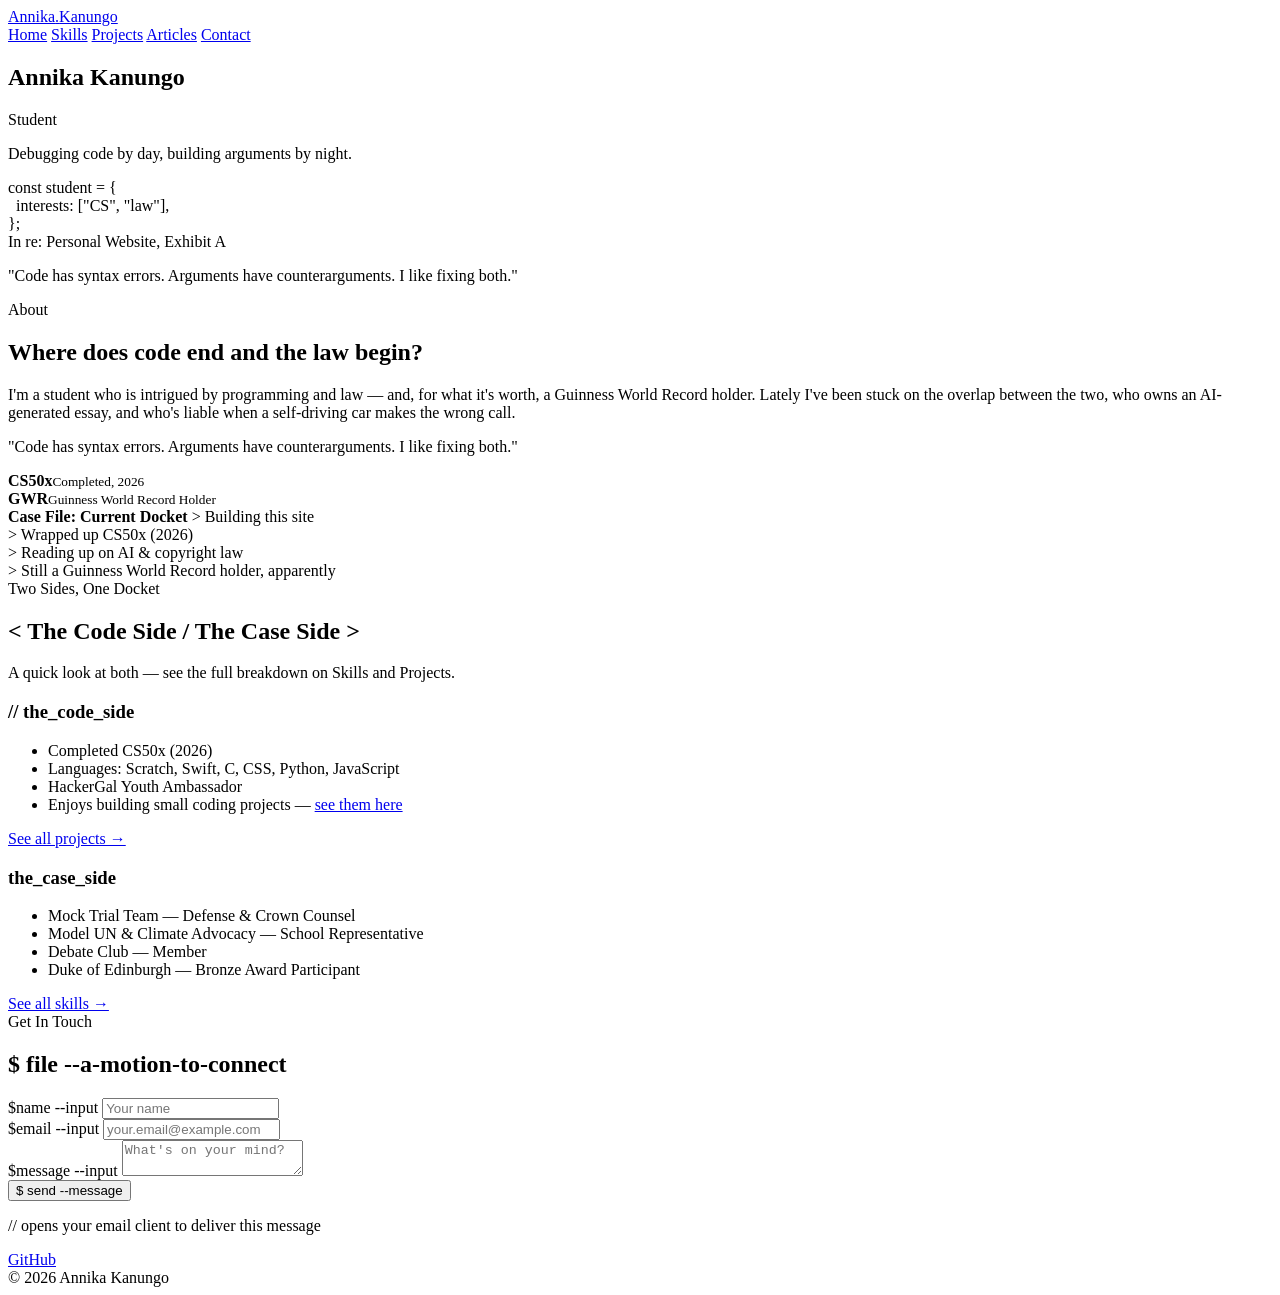
==== commit 8dcf8582: "Index.html" ====
--- a/index.html
+++ b/index.html
@@ -49,17 +49,19 @@
       <div class="reveal">
         <span class="eyebrow">About</span>
         <h2>Where does code end and the law begin?</h2>
-        <p>I'm a student who is intrigued by programming and law. Lately I've been stuck on the overlap between the two, who owns an AI-generated essay, and who's liable when a self-driving car makes the wrong call.</p>
+        <p>I'm a student who is intrigued by programming and law — and, for what it's worth, a Guinness World Record holder. Lately I've been stuck on the overlap between the two, who owns an AI-generated essay, and who's liable when a self-driving car makes the wrong call.</p>
         <p class="pull">"Code has syntax errors. Arguments have counterarguments. I like fixing both."</p>
         <div class="stat-row">
           <div><strong>CS50x</strong><small>Completed, 2026</small></div>
+          <div><strong>GWR</strong><small>Guinness World Record Holder</small></div>
         </div>
       </div>
       <div class="docket-card reveal" style="--d:0.15s">
         <strong>Case File: Current Docket</strong>
         &gt; Building this site<br>
         &gt; Wrapped up CS50x (2026)<br>
-        &gt; Reading up on AI &amp; copyright law
+        &gt; Reading up on AI &amp; copyright law<br>
+        &gt; Still a Guinness World Record holder, apparently
       </div>
     </div>
   </section>
@@ -100,18 +102,18 @@
     <div class="wrap">
       <span class="eyebrow reveal">Get In Touch</span>
       <h2 class="reveal" style="--d:0.1s">$ file --a-motion-to-connect</h2>
-      <form class="contact-form reveal" style="--d:0.2s" action="mailto:annika.kanungo@example.edu" method="post" enctype="text/plain">
+      <form id="contact-form" class="contact-form reveal" style="--d:0.2s">
         <div class="form-row">
           <label><span class="prompt">$</span>name --input</label>
-          <input type="text" name="name" placeholder="Your name" required>
+          <input type="text" id="cf-name" name="name" placeholder="Your name" required>
         </div>
         <div class="form-row">
           <label><span class="prompt">$</span>email --input</label>
-          <input type="email" name="email" placeholder="your.email@example.com" required>
+          <input type="email" id="cf-email" name="email" placeholder="your.email@example.com" required>
         </div>
         <div class="form-row">
           <label><span class="prompt">$</span>message --input</label>
-          <textarea name="message" placeholder="What's on your mind?" required></textarea>
+          <textarea id="cf-message" name="message" placeholder="What's on your mind?" required></textarea>
         </div>
         <button type="submit" class="form-submit">$ send --message</button>
         <p class="form-note">// opens your email client to deliver this message</p>
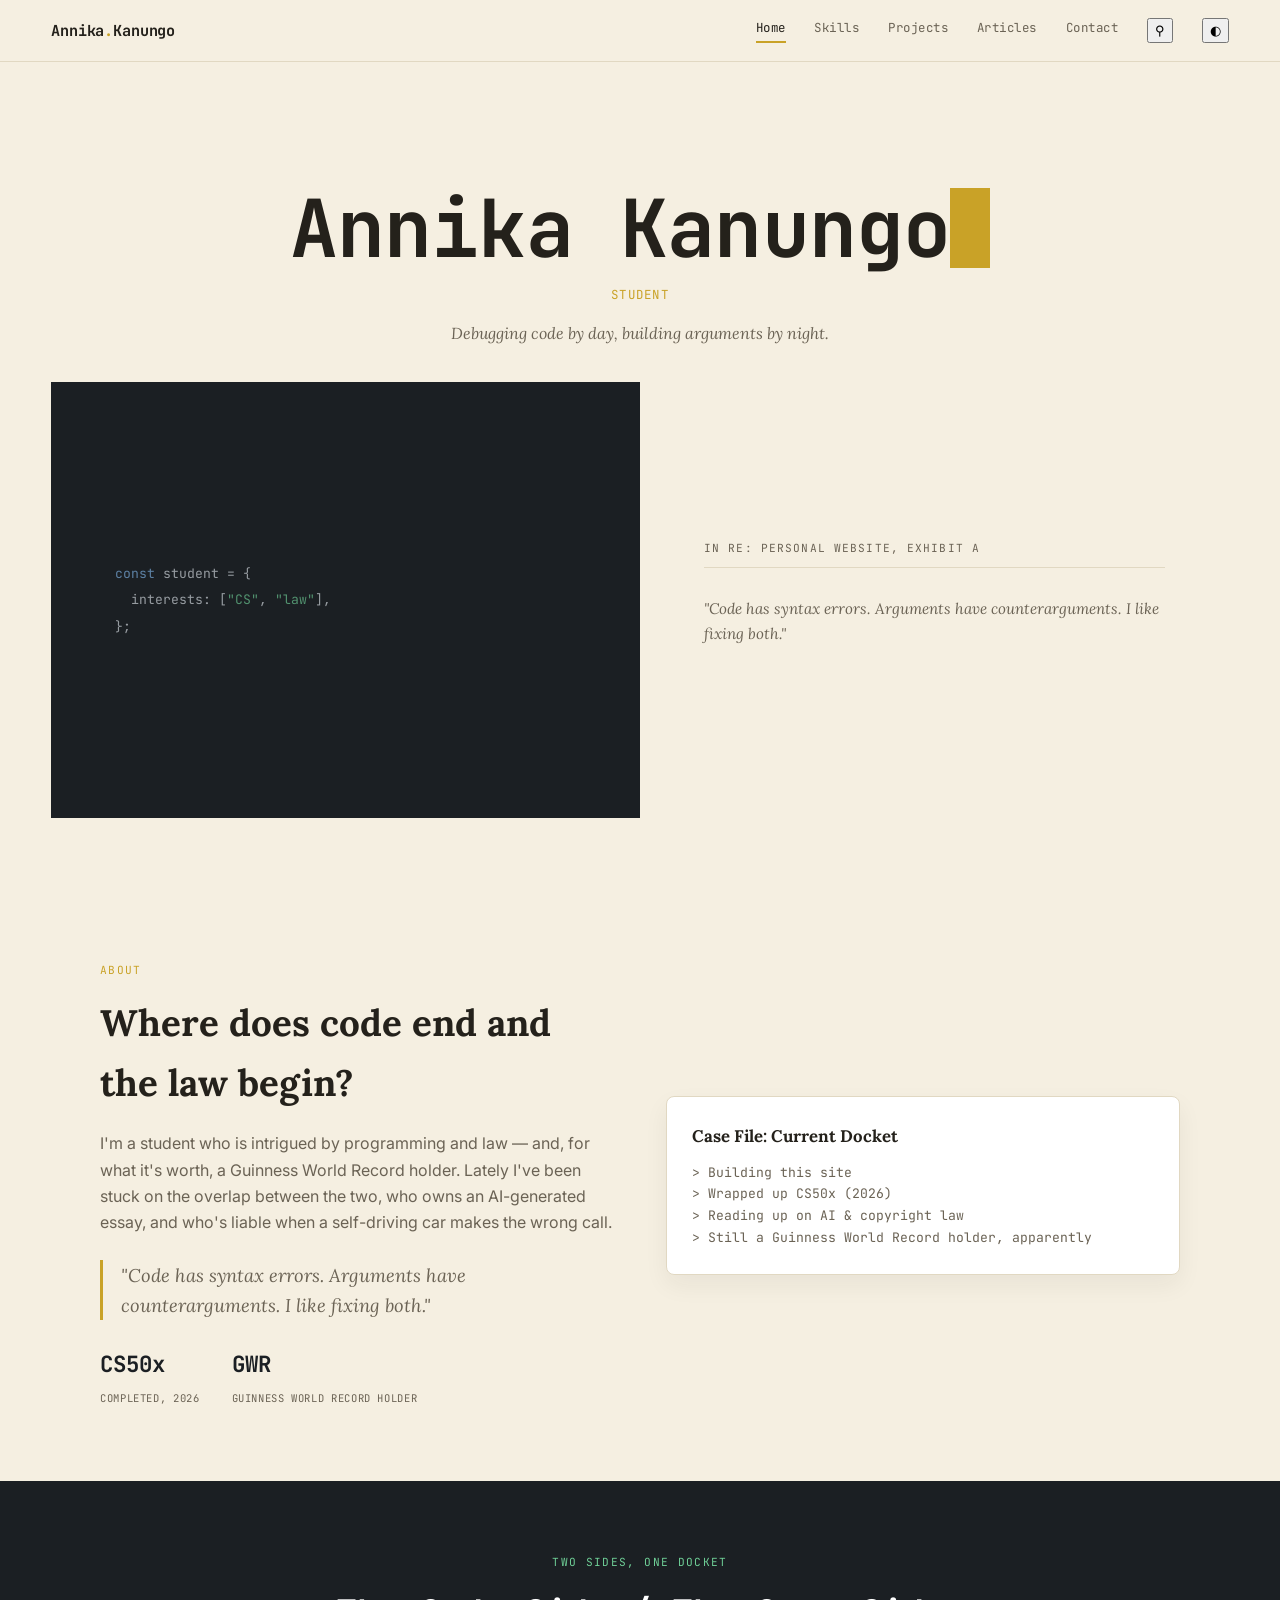
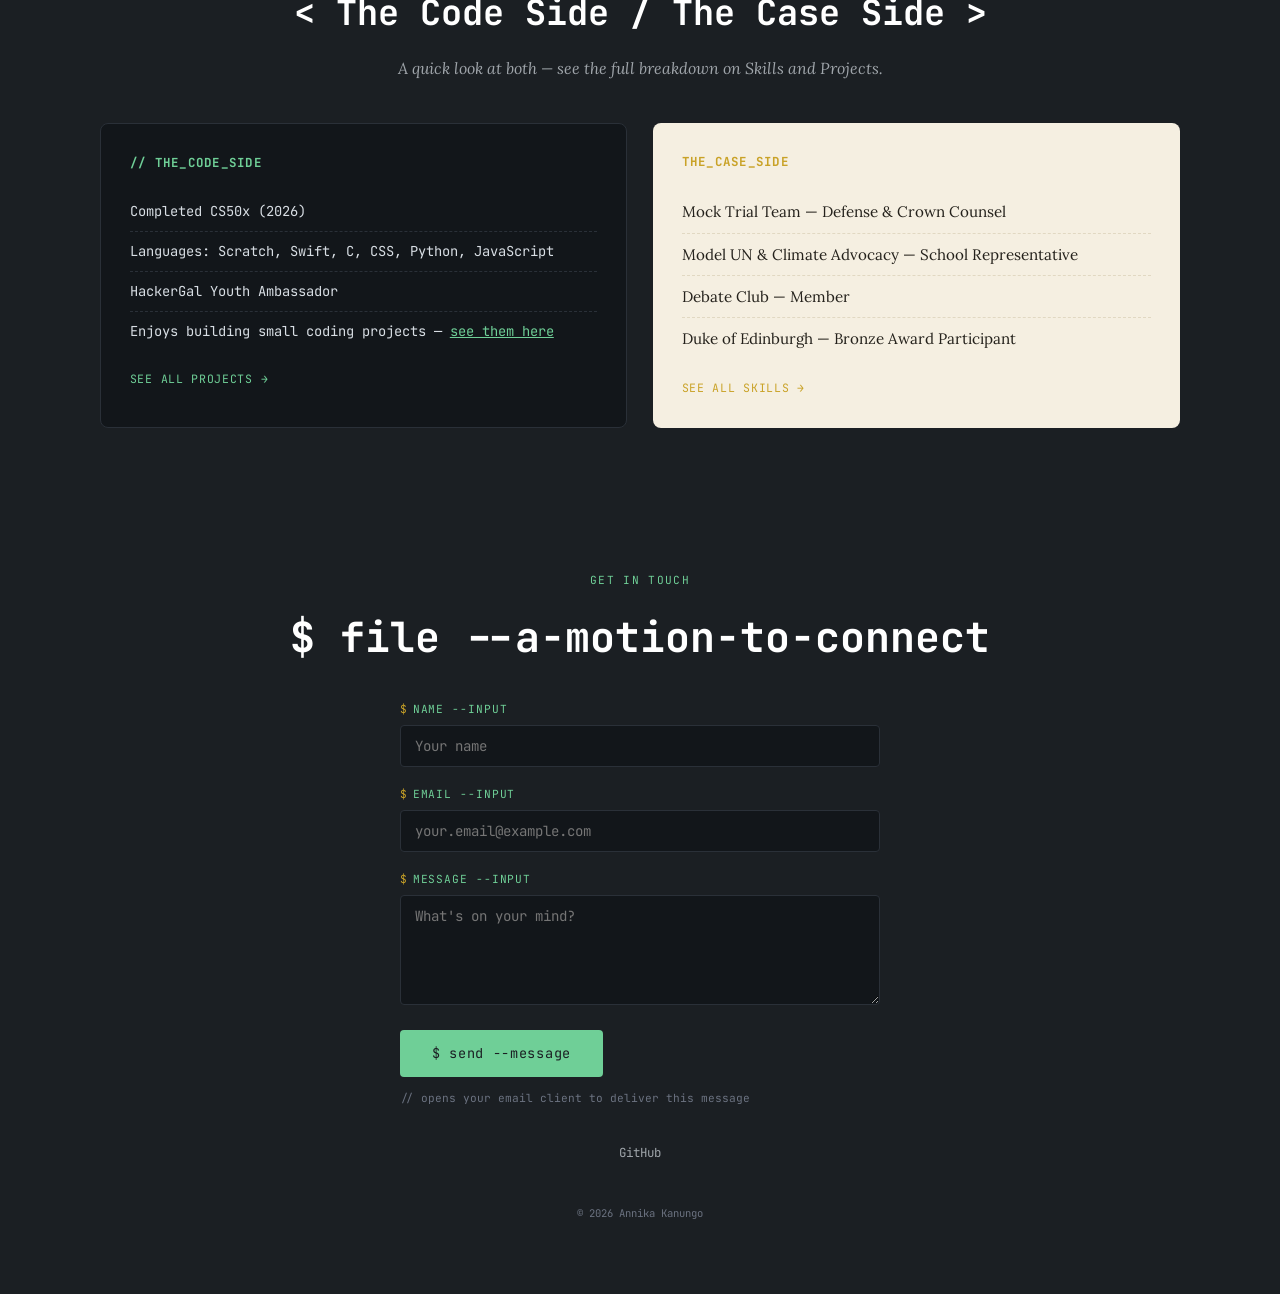
==== commit 534232b6: "Implement theme toggle and search overlay Added theme toggle and search functionality to the HTML." ====
--- a/index.html
+++ b/index.html
@@ -1,6 +1,17 @@
 <!DOCTYPE html>
 <html lang="en">
 <head>
+<script>
+  // Applied before the stylesheet loads to avoid a flash of the
+  // wrong theme on reload.
+  (function(){
+    try {
+      if (localStorage.getItem('site-theme') === 'dark') {
+        document.documentElement.setAttribute('data-theme', 'dark');
+      }
+    } catch(e){}
+  })();
+</script>
 <meta charset="UTF-8">
 <meta name="viewport" content="width=device-width, initial-scale=1.0">
 <title>Annika Kanungo — Code &amp; Case</title>
@@ -19,6 +30,8 @@
       <a href="projects.html">Projects</a>
       <a href="articles.html">Articles</a>
       <a href="index.html#contact">Contact</a>
+      <button id="cmdk-trigger" class="icon-btn" type="button" title="Search (/)">&#9906;</button>
+      <button id="theme-toggle" class="icon-btn" type="button" title="Toggle dark mode">&#9680;</button>
     </div>
   </nav>
 
@@ -125,6 +138,19 @@
     </div>
   </section>
 
+  <div id="cmdk-overlay" class="cmdk-overlay" hidden>
+    <div class="cmdk-box">
+      <input type="text" id="cmdk-input" class="cmdk-input" placeholder="Jump to a page…" autocomplete="off">
+      <div class="cmdk-list">
+        <button class="cmdk-item" data-href="index.html">Home</button>
+        <button class="cmdk-item" data-href="skills.html">Skills</button>
+        <button class="cmdk-item" data-href="projects.html">Projects</button>
+        <button class="cmdk-item" data-href="articles.html">Articles</button>
+        <button class="cmdk-item" data-href="index.html#contact">Contact</button>
+      </div>
+    </div>
+  </div>
+
   <script src="script.js"></script>
 </body>
 </html>
--- a/styles.css
+++ b/styles.css
@@ -0,0 +1,324 @@
+/* =========================================================
+   TEACHING NOTE: shared stylesheet.
+   All three pages (index, skills, projects) link to this one
+   file plus one script.js — a real multi-page site shares its
+   design system instead of copy-pasting styles into every page.
+   Annika's brief (CS + law) still drives every choice: a "code"
+   register (dark, monospace, terminal) and a "case" register
+   (parchment, serif, legal brief) running side by side.
+   ========================================================= */
+:root{
+  --code-bg: #1B1F23;     /* code-editor charcoal */
+  --code-text: #D8DEE4;
+  --code-accent: #6FCF97; /* terminal green */
+  --brass: #C9A227;       /* gavel brass — bridges both halves */
+  --parchment: #F5EFE1;   /* legal-document cream */
+  --ink: #24211B;         /* ink on parchment */
+  --ink-soft: #6B6355;
+  --line: #E1D8C2;
+
+  --mono: "JetBrains Mono", monospace;
+  --serif: "Lora", Georgia, serif;
+  --body: "Inter", sans-serif;
+
+  --gap: clamp(1.5rem, 4vw, 4rem);
+  --radius: 8px;
+}
+
+*{ box-sizing: border-box; }
+html{ scroll-behavior: smooth; }
+body{ margin:0; background: var(--parchment); color: var(--ink); font-family: var(--body); line-height:1.65; -webkit-font-smoothing: antialiased; }
+@media (prefers-reduced-motion: reduce){
+  html{ scroll-behavior:auto; }
+  *{ animation-duration:0.001ms !important; animation-iteration-count:1 !important; transition-duration:0.001ms !important; }
+}
+::selection{ background: var(--brass); color:#1B1F23; }
+:focus-visible{ outline: 2px solid var(--brass); outline-offset: 3px; }
+section{ padding: calc(var(--gap) * 1.4) var(--gap); }
+.wrap{ max-width: 1080px; margin: 0 auto; }
+h1,h2,h3{ margin:0; }
+
+.reveal{ opacity:0; transform: translateY(26px); transition: opacity .7s ease, transform .7s ease; transition-delay: var(--d,0s); }
+.reveal.in-view{ opacity:1; transform:translateY(0); }
+.enter{ opacity:0; transform: translateY(16px); animation: enter-up .8s cubic-bezier(.2,.7,.3,1) forwards; animation-delay: var(--d,0s); }
+@keyframes enter-up{ to{ opacity:1; transform:translateY(0);} }
+@media (prefers-reduced-motion: reduce){ .reveal,.enter{ opacity:1; transform:none; animation:none; transition:none; } }
+
+/* ---------- NAV ---------- */
+.site-nav{
+  position: sticky; top: 0; z-index: 10;
+  display:flex; align-items:center; justify-content:space-between;
+  padding: 1.1rem clamp(1.5rem, 4vw, 4rem);
+  background: rgba(245,239,225,0.92); backdrop-filter: blur(6px);
+  border-bottom: 1px solid var(--line);
+}
+.nav-logo{ font-family: var(--mono); font-weight: 700; font-size: 0.95rem; color: var(--ink); text-decoration:none; letter-spacing: -0.01em; }
+.nav-logo .dot{ color: var(--brass); }
+.nav-links{ display:flex; gap: 1.8rem; font-family: var(--mono); font-size: 0.78rem; letter-spacing: 0.04em; }
+.nav-links a{ color: var(--ink-soft); text-decoration:none; padding-bottom: 3px; border-bottom: 2px solid transparent; transition: color .2s ease, border-color .2s ease; }
+.nav-links a:hover{ color: var(--ink); }
+.nav-links a.active{ color: var(--ink); border-color: var(--brass); }
+@media (max-width: 560px){
+  .nav-links{ gap: 1.1rem; font-size: 0.7rem; }
+}
+
+/* ---------- PAGE HEADER (skills / projects) ---------- */
+.page-header{ background: var(--code-bg); color: var(--code-text); text-align:center; padding: calc(var(--gap) * 1.6) var(--gap) calc(var(--gap) * 1.1); }
+.page-header .eyebrow{ color: var(--code-accent); }
+.page-header h1{ font-family: var(--serif); color: #fff; font-size: clamp(2rem, 5vw, 3rem); margin: 0.5rem 0 0.8rem; }
+.page-header p{ font-family: var(--serif); font-style: italic; color: var(--code-text); opacity: 0.75; max-width: 46ch; margin: 0 auto; }
+
+/* ---------- HERO: split code / case (index only) ---------- */
+.hero{ min-height: 92vh; display:grid; grid-template-rows: auto 1fr; position: relative; }
+.hero-banner{
+  grid-column: 1 / -1; text-align:center; padding: 3.4rem clamp(1.5rem,5vw,4rem) 2.2rem;
+  background: var(--parchment); position:relative; z-index: 2;
+}
+.hero-name{
+  font-family: var(--mono); font-weight: 700; letter-spacing: -0.01em;
+  font-size: clamp(2.4rem, 7vw, 5rem); line-height: 1; color: var(--ink);
+}
+.cursor{ display:inline-block; width: 0.5em; background: var(--brass); animation: blink 1s step-end infinite; }
+@keyframes blink{ 50%{ opacity:0; } }
+.hero-tag{ font-family: var(--mono); font-size: 0.78rem; letter-spacing: 0.1em; text-transform: uppercase; color: var(--brass); margin-top: 1.1rem; }
+.hero-sub{ font-family: var(--serif); font-style: italic; color: var(--ink-soft); max-width: 44ch; margin: 0.9rem auto 0; }
+
+.hero-panels{ grid-column: 1 / -1; display:grid; grid-template-columns: 1fr 1fr; }
+.hero .code, .hero .case{ display:flex; flex-direction:column; justify-content:center; padding: 2.6rem clamp(1.5rem,5vw,4rem); position:relative; }
+.hero .code{ background: var(--code-bg); color: var(--code-text); }
+.hero .case{ background: var(--parchment); color: var(--ink); }
+.code-line{ font-family: var(--mono); font-size: 0.82rem; color: var(--code-text); opacity: 0.65; margin: 0.15rem 0; }
+.code-line .kw{ color: #7FB4E8; }
+.code-line .str{ color: var(--code-accent); }
+.code-line .cmt{ color: #6B7280; }
+.case-caption{ font-family: var(--mono); font-size: 0.7rem; letter-spacing: 0.1em; text-transform: uppercase; color: var(--ink-soft); border-bottom: 1px solid var(--line); padding-bottom: 0.6rem; margin-bottom: 0.8rem; }
+.case-quote{ font-family: var(--serif); font-style: italic; color: var(--ink-soft); font-size: 0.95rem; }
+
+.seam{
+  position:absolute; left:50%; top:0; transform:translate(-50%,-50%);
+  width: 56px; height: 56px; border-radius:50%;
+  background: var(--brass); color:#1B1F23;
+  display:flex; align-items:center; justify-content:center;
+  font-family: var(--mono); font-weight:700; font-size: 1rem;
+  box-shadow: 0 0 0 8px var(--parchment);
+  z-index: 3;
+}
+@media (max-width: 760px){
+  .hero-panels{ grid-template-columns: 1fr; }
+  .seam{ display:none; }
+}
+
+/* ---------- ABOUT ---------- */
+.about{ background: var(--parchment); }
+.about .wrap{ display:grid; grid-template-columns: 1fr 1fr; gap: var(--gap); align-items:center; }
+.eyebrow{ font-family: var(--mono); font-size: 0.7rem; letter-spacing: 0.12em; text-transform: uppercase; color: var(--brass); display:block; margin-bottom: 0.8rem; }
+.about h2{ font-family: var(--serif); font-size: clamp(1.7rem, 3.6vw, 2.3rem); margin-bottom: 1rem; }
+.about p{ color: var(--ink-soft); max-width: 52ch; }
+.pull{ font-family: var(--serif); font-style: italic; font-size: 1.15rem; border-left: 3px solid var(--brass); padding-left: 1.1rem; margin: 1.5rem 0; }
+.stat-row{ display:flex; gap: 2rem; flex-wrap:wrap; margin-top: 1.6rem; }
+.stat-row strong{ display:block; font-family: var(--mono); font-size: 1.4rem; color: var(--code-bg); }
+.stat-row small{ font-family: var(--mono); color: var(--ink-soft); font-size: 0.66rem; letter-spacing: 0.06em; text-transform: uppercase; }
+.docket-card{
+  background: #fff; border: 1px solid var(--line); border-radius: var(--radius);
+  padding: 1.6rem; font-family: var(--mono); font-size: 0.82rem; color: var(--ink-soft);
+  box-shadow: 0 10px 24px rgba(36,33,27,0.06);
+}
+.docket-card strong{ display:block; font-family: var(--serif); font-size: 1.05rem; color: var(--ink); margin-bottom: 0.7rem; }
+
+/* ---------- PASSIONS SPLIT (index teaser) ---------- */
+.passions{ background: var(--code-bg); color: var(--code-text); }
+.passions .eyebrow{ color: var(--code-accent); text-align:center; }
+.passions h2{ font-family: var(--mono); text-align:center; font-size: clamp(1.6rem, 3.4vw, 2.2rem); color: #fff; margin-bottom: 0.8rem; }
+.passions > .wrap > p.center-sub{ text-align:center; font-family: var(--serif); font-style:italic; color: var(--code-text); opacity:0.7; margin: 0 auto 2.6rem; max-width: 50ch; }
+.split-grid{ display:grid; grid-template-columns: 1fr 1fr; gap: 1.6rem; }
+.panel{ border-radius: var(--radius); padding: 1.8rem; }
+.panel.code{ background: #12161A; border: 1px solid #2A3038; }
+.panel.case{ background: var(--parchment); color: var(--ink); }
+.panel h3{ font-family: var(--mono); font-size: 0.78rem; letter-spacing: 0.1em; text-transform: uppercase; margin-bottom: 1.2rem; }
+.panel.code h3{ color: var(--code-accent); }
+.panel.case h3{ color: var(--brass); font-family: var(--mono); }
+.panel ul{ list-style: none; margin:0; padding:0; }
+.panel.code li{ font-family: var(--mono); font-size: 0.86rem; padding: 0.5rem 0; border-bottom: 1px dashed #2A3038; }
+.panel.case li{ font-family: var(--serif); font-size: 0.95rem; padding: 0.5rem 0; border-bottom: 1px dashed var(--line); }
+.panel.code li a{ color: var(--code-accent); }
+.panel.case li a{ color: var(--brass); }
+.panel li:last-child{ border-bottom: none; }
+.panel-more{ display:inline-block; margin-top: 1.2rem; font-family: var(--mono); font-size: 0.72rem; letter-spacing: 0.06em; text-transform:uppercase; text-decoration:none; }
+.panel.code .panel-more{ color: var(--code-accent); }
+.panel.case .panel-more{ color: var(--brass); }
+.panel-more:hover{ text-decoration: underline; }
+
+/* ---------- PROJECTS ---------- */
+.projects{ background: var(--parchment); }
+.projects .eyebrow{ text-align:center; }
+.projects h2{ font-family: var(--serif); text-align:center; font-size: clamp(1.7rem, 3.6vw, 2.3rem); margin-bottom: 2.6rem; }
+.grid{ display:grid; grid-template-columns: repeat(2, 1fr); gap: 1.4rem; }
+.card{ background:#fff; border:1px solid var(--line); border-radius: var(--radius); padding: 1.7rem; position:relative; transition: transform .15s ease, box-shadow .3s ease; }
+.card:hover{ box-shadow: 0 14px 30px rgba(36,33,27,0.1); }
+.card .tag{ font-family: var(--mono); font-size: 0.65rem; letter-spacing: 0.08em; text-transform: uppercase; padding: 0.2rem 0.55rem; border-radius: 4px; display:inline-block; margin-bottom: 0.9rem; }
+.card.code-file .tag{ background: rgba(111,207,151,0.15); color: #2F7A52; }
+.card.case-file .tag{ background: rgba(201,162,39,0.15); color: #8A6D14; }
+.card h3{ font-family: var(--serif); font-size: 1.15rem; margin-bottom: 0.6rem; }
+.card p{ color: var(--ink-soft); font-size: 0.92rem; margin:0; }
+.demo-video{
+  margin-top: 1.1rem; aspect-ratio: 16/9; border-radius: 6px;
+  background: repeating-linear-gradient(135deg, #F0E9D8, #F0E9D8 10px, #EBE2CC 10px, #EBE2CC 20px);
+  border: 1px dashed var(--line);
+  display:flex; flex-direction:column; align-items:center; justify-content:center; gap: 0.5rem;
+  color: var(--ink-soft); font-family: var(--mono); font-size: 0.72rem; text-transform: uppercase; letter-spacing: 0.04em;
+}
+.demo-video iframe{ width:100%; height:100%; border:0; border-radius:6px; }
+.demo-video .play-icon{ font-size: 1.3rem; color: var(--brass); }
+
+/* ---------- SKILLS ---------- */
+.skills{ background: #fff; }
+.skills .eyebrow{ text-align:center; }
+.skills h2{ font-family: var(--serif); text-align:center; font-size: clamp(1.7rem, 3.6vw, 2.3rem); margin-bottom: 2.6rem; }
+.skill-cols{ display:grid; grid-template-columns: 1fr 1fr; gap: 2.4rem; }
+.skill-cols h4{ font-family: var(--mono); font-size: 0.72rem; letter-spacing: 0.1em; text-transform: uppercase; color: var(--brass); margin: 0 0 1.2rem; }
+.skill-row{ margin-bottom: 1rem; font-family: var(--mono); font-size: 0.82rem; }
+.skill-row .label{ display:flex; justify-content:space-between; margin-bottom: 0.35rem; color: var(--ink-soft); }
+.bar{ height: 8px; background: var(--line); border-radius: 4px; overflow:hidden; font-family: var(--mono); }
+.bar i{ display:block; height:100%; width: 0%; background: var(--code-accent); border-radius: 4px; transition: width 1.1s cubic-bezier(.2,.7,.3,1); }
+.skill-cols.case .bar i{ background: var(--brass); }
+
+/* ---------- CONTACT ---------- */
+.contact{ background: var(--code-bg); color: var(--code-text); text-align:center; }
+.contact .eyebrow{ color: var(--code-accent); }
+.contact h2{ font-family: var(--mono); font-size: clamp(1.8rem, 5vw, 2.6rem); color:#fff; margin: 0.6rem 0 1.8rem; }
+.cta-btn{
+  display:inline-block; font-family: var(--mono); font-size: 0.85rem; letter-spacing: 0.05em;
+  color: var(--code-bg); background: var(--code-accent); padding: 1rem 2.2rem; border-radius: 4px;
+  text-decoration:none; transition: transform .25s ease, box-shadow .25s ease;
+}
+.cta-btn:hover{ transform: translateY(-3px); box-shadow: 0 12px 26px rgba(111,207,151,0.3); }
+.contact-form{ max-width: 480px; margin: 0 auto; text-align:left; }
+.form-row{ margin-bottom: 1.1rem; }
+.form-row label{ display:block; font-family: var(--mono); font-size: 0.7rem; letter-spacing: 0.08em; text-transform: uppercase; color: var(--code-accent); margin-bottom: 0.4rem; }
+.form-row label .prompt{ color: var(--brass); margin-right: 0.3rem; }
+.form-row input, .form-row textarea{
+  width: 100%; background: #12161A; border: 1px solid #2A3038; border-radius: 4px;
+  color: var(--code-text); font-family: var(--mono); font-size: 0.88rem;
+  padding: 0.7rem 0.85rem; resize: vertical;
+}
+.form-row textarea{ min-height: 110px; }
+.form-row input:focus, .form-row textarea:focus{ outline: none; border-color: var(--brass); }
+.form-submit{
+  font-family: var(--mono); font-size: 0.85rem; letter-spacing: 0.05em;
+  color: var(--code-bg); background: var(--code-accent); padding: 0.9rem 2rem; border: none; border-radius: 4px;
+  cursor: pointer; transition: transform .25s ease, box-shadow .25s ease;
+}
+.form-submit:hover{ transform: translateY(-3px); box-shadow: 0 12px 26px rgba(111,207,151,0.3); }
+.form-note{ font-family: var(--mono); font-size: 0.7rem; color: #6B7280; margin-top: 0.8rem; }
+.social{ margin-top: 2.2rem; display:flex; gap:1.6rem; justify-content:center; font-family: var(--mono); font-size: 0.78rem; }
+.social a{ text-decoration:none; color: var(--code-text); opacity: 0.7; }
+.social a:hover{ opacity:1; color: var(--code-accent); }
+footer{ margin-top: 2.6rem; font-family: var(--mono); font-size: 0.66rem; color: #6B7280; }
+
+@media (max-width: 760px){
+  .about .wrap{ grid-template-columns: 1fr; }
+  .split-grid{ grid-template-columns: 1fr; }
+  .grid{ grid-template-columns: 1fr; }
+  .skill-cols{ grid-template-columns: 1fr; }
+}
+
+/* =========================================================
+   ARTICLES PAGE
+   TEACHING NOTE: same duality concept, new format — each
+   article is presented like a docket entry / citation, with
+   a big serif index number, a monospace meta line, and a
+   colored tag pill (code / case / both). A small JS filter
+   bar lets visitors narrow the list by tag without a reload —
+   a good lightweight interactivity example for the class.
+   ========================================================= */
+.articles{ background: var(--parchment); }
+.filter-bar{ position: relative; display:flex; gap: 0.7rem; justify-content:center; flex-wrap: wrap; margin-bottom: 2.6rem; }
+.filter-btn{
+  position: relative; z-index: 1;
+  font-family: var(--mono); font-size: 0.72rem; letter-spacing: 0.06em; text-transform: uppercase;
+  background: #fff; border: 1px solid var(--line); color: var(--ink-soft);
+  padding: 0.55rem 1.1rem; border-radius: 999px; cursor: pointer;
+  transition: background .2s ease, color .2s ease, border-color .2s ease;
+}
+.filter-btn:hover{ border-color: var(--brass); color: var(--ink); }
+.filter-btn.active{ background: transparent; border-color: transparent; color: #fff; }
+.filter-pill{
+  position: absolute; top: 0; left: 0; height: 100%;
+  background: var(--code-bg); border-radius: 999px;
+  transition: transform .4s cubic-bezier(.22,1,.36,1), width .4s cubic-bezier(.22,1,.36,1);
+  z-index: 0;
+}
+
+.article-list{ display:flex; flex-direction: column; gap: 1.1rem; }
+.article-card{
+  background: #fff; border: 1px solid var(--line); border-radius: var(--radius);
+  padding: 1.7rem clamp(1.3rem, 3vw, 2.2rem);
+     display:grid; grid-template-columns: 64px 1fr; gap: 1.4rem; align-items: start;
+  transition: transform .15s ease, box-shadow .3s ease;
+}
+.article-card:hover{ box-shadow: 0 14px 30px rgba(36,33,27,0.1); }
+.article-num{ font-family: var(--serif); font-size: 1.8rem; font-style: italic; color: var(--line); line-height: 1; }
+.article-body h3{ font-family: var(--serif); font-size: 1.2rem; margin-bottom: 0.5rem; }
+.article-body p{ color: var(--ink-soft); font-size: 0.92rem; margin: 0 0 0.9rem; }
+.article-meta{ display:flex; align-items:center; gap: 0.9rem; font-family: var(--mono); font-size: 0.7rem; color: var(--ink-soft); flex-wrap: wrap; }
+.pill{ padding: 0.2rem 0.6rem; border-radius: 999px; letter-spacing: 0.05em; text-transform: uppercase; font-size: 0.66rem; }
+.pill.code{ background: rgba(111,207,151,0.15); color: #2F7A52; }
+.pill.case{ background: rgba(201,162,39,0.15); color: #8A6D14; }
+.pill.both{ background: linear-gradient(90deg, rgba(111,207,151,0.18), rgba(201,162,39,0.18)); color: var(--ink); }
+.article-card[hidden]{ display:none; }
+.empty-state{ text-align:center; font-family: var(--mono); font-size: 0.85rem; color: var(--ink-soft); padding: 2.5rem 0; }
+.article-admin{ display:none; gap: 0.6rem; margin-top: 1rem; }
+body.is-admin .article-admin{ display:flex; }
+.edit-btn, .delete-btn{
+  font-family: var(--mono); font-size: 0.66rem; letter-spacing: 0.05em; text-transform: uppercase;
+  padding: 0.4rem 0.8rem; border-radius: 4px; border: 1px solid var(--line); background: #fff;
+  color: var(--ink-soft); cursor: pointer; transition: border-color .2s ease, color .2s ease;
+}
+.edit-btn:hover{ border-color: var(--brass); color: var(--ink); }
+.delete-btn:hover{ border-color: #D97B7B; color: #B14545; }
+
+@media (max-width: 560px){
+  .article-card{ grid-template-columns: 1fr; }
+  .article-num{ display:none; }
+}
+
+/* ---------- ADMIN PANEL ---------- */
+.admin-area{ max-width: 480px; margin: 0 auto 3rem; text-align:center; }
+.admin-btn{ margin-bottom: 1rem; }
+.admin-panel{
+  background: var(--code-bg); color: var(--code-text); border-radius: var(--radius);
+  padding: 1.6rem clamp(1.2rem,3vw,2rem); text-align:left; margin-bottom: 1.2rem;
+}
+.admin-panel h3{ font-family: var(--mono); font-size: 0.95rem; color: #fff; margin-bottom: 1.2rem; }
+.admin-note{ font-family: var(--mono); font-size: 0.68rem; color: #6B7280; margin: 0 0 1rem; }
+.admin-panel .form-row label{ color: var(--brass); }
+.admin-panel input, .admin-panel textarea, .admin-panel select{
+  width:100%; background:#12161A; border:1px solid #2A3038; border-radius:4px;
+  color: var(--code-text); font-family: var(--mono); font-size:0.85rem; padding:0.65rem 0.8rem;
+}
+.admin-error{ font-family: var(--mono); font-size: 0.72rem; color: #E08585; margin-top: 0.7rem; }
+.article-card.is-new{ border-color: var(--brass); }
+.pill.new{ background: rgba(201,162,39,0.18); color: #8A6D14; }
+
+.site-footer{
+  text-align:center; font-family: var(--mono); font-size: 0.68rem; color: #6B7280;
+  padding: 2.4rem var(--gap);
+}
+
+/* =========================================================
+   SPRING BUTTON PRESS
+   TEACHING NOTE: the trick is two transitions, not one. The
+   base rule (slow, bouncy cubic-bezier with overshoot) governs
+   the release — springing back past 100% before settling. The
+   :active rule overrides with a fast linear transition just for
+   the press-down, so pressing feels instant but releasing feels
+   springy. Applied broadly so every button on the site (nav,
+   forms, filters, admin panel) gets the same tactile feel.
+   ========================================================= */
+button, .cta-btn, .form-submit{
+  transition: transform 0.3s cubic-bezier(.34, 1.56, .64, 1);
+}
+button:active, .cta-btn:active, .form-submit:active{
+  transform: scale(0.94);
+  transition: transform 0.1s ease;
+}
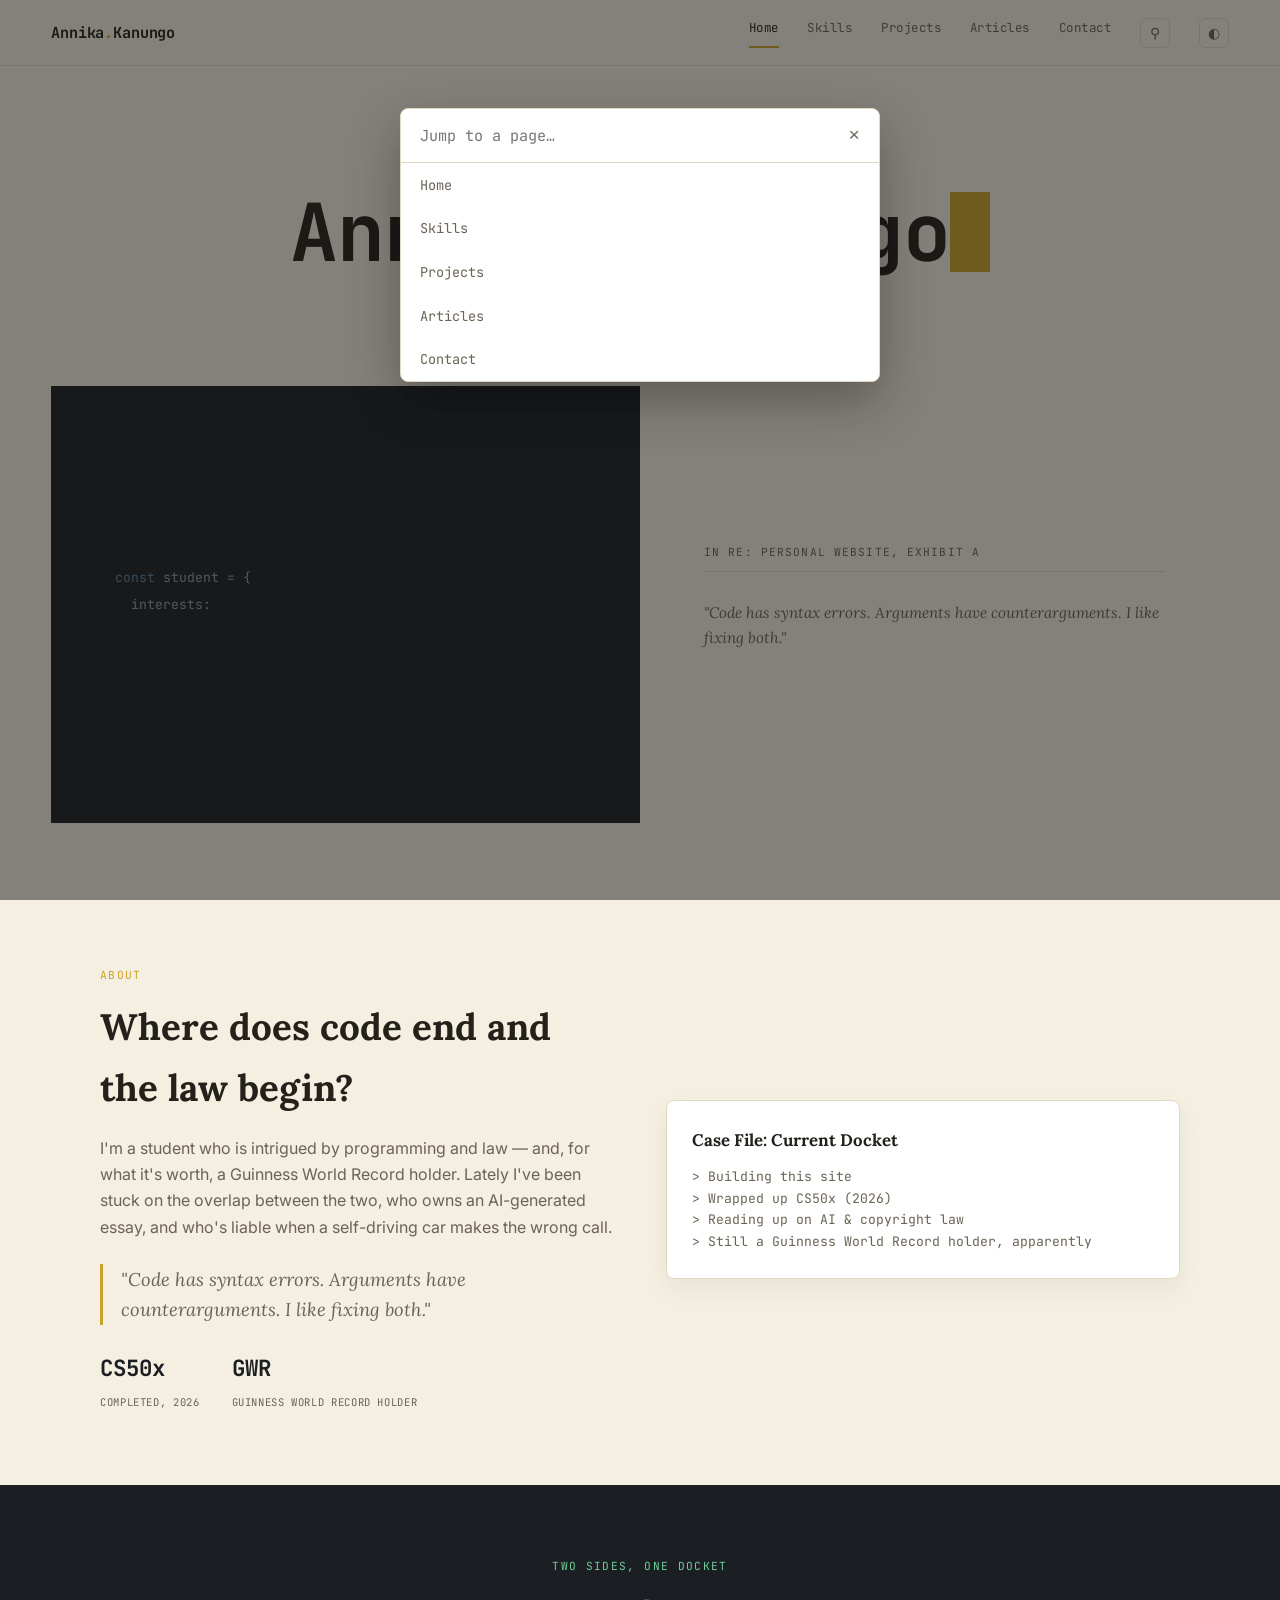
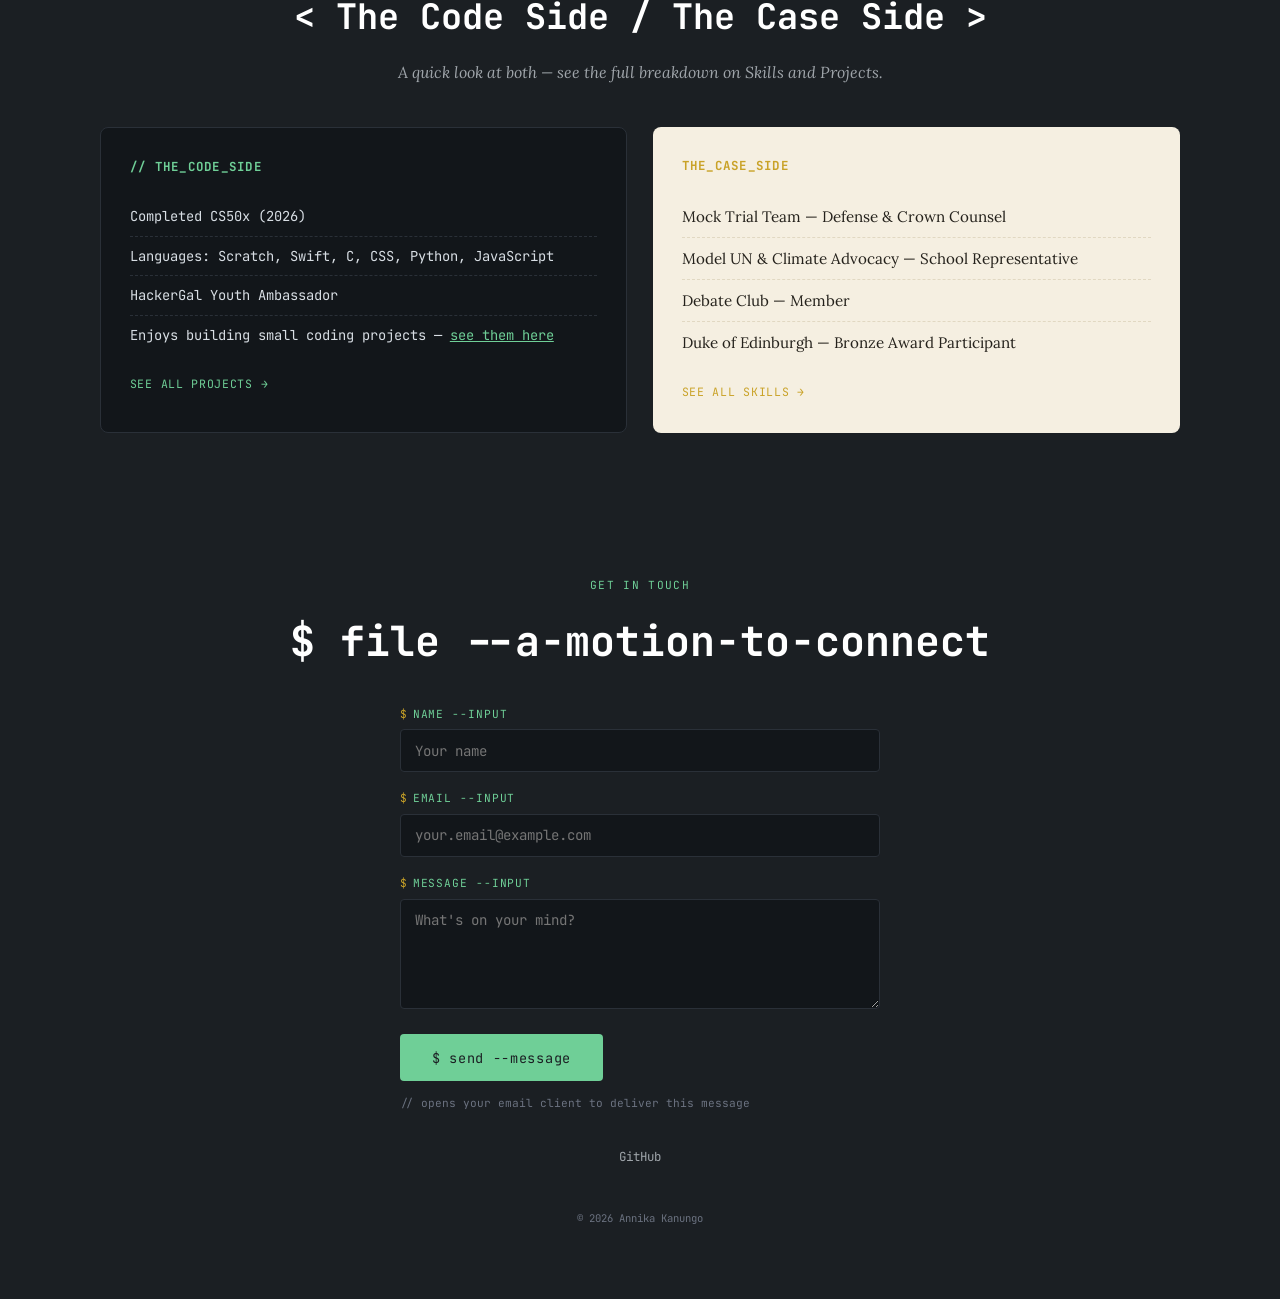
==== commit b41f9b8a: "Add close button to cmdk overlay in index.html" ====
--- a/index.html
+++ b/index.html
@@ -140,6 +140,7 @@
 
   <div id="cmdk-overlay" class="cmdk-overlay" hidden>
     <div class="cmdk-box">
+      <button id="cmdk-close" class="cmdk-close" type="button" title="Close (Esc)">&times;</button>
       <input type="text" id="cmdk-input" class="cmdk-input" placeholder="Jump to a page…" autocomplete="off">
       <div class="cmdk-list">
         <button class="cmdk-item" data-href="index.html">Home</button>
--- a/styles.css
+++ b/styles.css
@@ -16,6 +16,8 @@
   --ink: #24211B;         /* ink on parchment */
   --ink-soft: #6B6355;
   --line: #E1D8C2;
+  --card-bg: #fff;
+  --nav-bg: rgba(245,239,225,0.92);
 
   --mono: "JetBrains Mono", monospace;
   --serif: "Lora", Georgia, serif;
@@ -23,6 +25,25 @@
 
   --gap: clamp(1.5rem, 4vw, 4rem);
   --radius: 8px;
+}
+
+/* =========================================================
+   DARK MODE
+   TEACHING NOTE: only the "light" surfaces (parchment, cards,
+   nav) need overriding here — the intentionally-dark sections
+   (hero code panel, passions, contact, page headers) already
+   use --code-bg directly and stay dark in both themes, since
+   they're part of the "code side" motif, not a light/dark
+   preference. Toggled via a `data-theme="dark"` attribute on
+   <html>, set by script.js and remembered in localStorage.
+   ========================================================= */
+[data-theme="dark"]{
+  --parchment: #15181B;
+  --ink: #E7E2D6;
+  --ink-soft: #A79F8F;
+  --line: #2E3338;
+  --card-bg: #1E2226;
+  --nav-bg: rgba(21,24,27,0.88);
 }
 
 *{ box-sizing: border-box; }
@@ -49,7 +70,7 @@
   position: sticky; top: 0; z-index: 10;
   display:flex; align-items:center; justify-content:space-between;
   padding: 1.1rem clamp(1.5rem, 4vw, 4rem);
-  background: rgba(245,239,225,0.92); backdrop-filter: blur(6px);
+  background: var(--nav-bg); backdrop-filter: blur(6px);
   border-bottom: 1px solid var(--line);
 }
 .nav-logo{ font-family: var(--mono); font-weight: 700; font-size: 0.95rem; color: var(--ink); text-decoration:none; letter-spacing: -0.01em; }
@@ -67,7 +88,6 @@
 .page-header .eyebrow{ color: var(--code-accent); }
 .page-header h1{ font-family: var(--serif); color: #fff; font-size: clamp(2rem, 5vw, 3rem); margin: 0.5rem 0 0.8rem; }
 .page-header p{ font-family: var(--serif); font-style: italic; color: var(--code-text); opacity: 0.75; max-width: 46ch; margin: 0 auto; }
-
 /* ---------- HERO: split code / case (index only) ---------- */
 .hero{ min-height: 92vh; display:grid; grid-template-rows: auto 1fr; position: relative; }
 .hero-banner{
@@ -119,7 +139,7 @@
 .stat-row strong{ display:block; font-family: var(--mono); font-size: 1.4rem; color: var(--code-bg); }
 .stat-row small{ font-family: var(--mono); color: var(--ink-soft); font-size: 0.66rem; letter-spacing: 0.06em; text-transform: uppercase; }
 .docket-card{
-  background: #fff; border: 1px solid var(--line); border-radius: var(--radius);
+  background: var(--card-bg); border: 1px solid var(--line); border-radius: var(--radius);
   padding: 1.6rem; font-family: var(--mono); font-size: 0.82rem; color: var(--ink-soft);
   box-shadow: 0 10px 24px rgba(36,33,27,0.06);
 }
@@ -153,7 +173,7 @@
 .projects .eyebrow{ text-align:center; }
 .projects h2{ font-family: var(--serif); text-align:center; font-size: clamp(1.7rem, 3.6vw, 2.3rem); margin-bottom: 2.6rem; }
 .grid{ display:grid; grid-template-columns: repeat(2, 1fr); gap: 1.4rem; }
-.card{ background:#fff; border:1px solid var(--line); border-radius: var(--radius); padding: 1.7rem; position:relative; transition: transform .15s ease, box-shadow .3s ease; }
+.card{ background:var(--card-bg); border:1px solid var(--line); border-radius: var(--radius); padding: 1.7rem; position:relative; transition: transform .15s ease, box-shadow .3s ease; }
 .card:hover{ box-shadow: 0 14px 30px rgba(36,33,27,0.1); }
 .card .tag{ font-family: var(--mono); font-size: 0.65rem; letter-spacing: 0.08em; text-transform: uppercase; padding: 0.2rem 0.55rem; border-radius: 4px; display:inline-block; margin-bottom: 0.9rem; }
 .card.code-file .tag{ background: rgba(111,207,151,0.15); color: #2F7A52; }
@@ -162,7 +182,7 @@
 .card p{ color: var(--ink-soft); font-size: 0.92rem; margin:0; }
 .demo-video{
   margin-top: 1.1rem; aspect-ratio: 16/9; border-radius: 6px;
-  background: repeating-linear-gradient(135deg, #F0E9D8, #F0E9D8 10px, #EBE2CC 10px, #EBE2CC 20px);
+  background: repeating-linear-gradient(135deg, var(--card-bg) 0 10px, var(--parchment) 10px 20px);
   border: 1px dashed var(--line);
   display:flex; flex-direction:column; align-items:center; justify-content:center; gap: 0.5rem;
   color: var(--ink-soft); font-family: var(--mono); font-size: 0.72rem; text-transform: uppercase; letter-spacing: 0.04em;
@@ -171,7 +191,7 @@
 .demo-video .play-icon{ font-size: 1.3rem; color: var(--brass); }
 
 /* ---------- SKILLS ---------- */
-.skills{ background: #fff; }
+.skills{ background: var(--card-bg); }
 .skills .eyebrow{ text-align:center; }
 .skills h2{ font-family: var(--serif); text-align:center; font-size: clamp(1.7rem, 3.6vw, 2.3rem); margin-bottom: 2.6rem; }
 .skill-cols{ display:grid; grid-template-columns: 1fr 1fr; gap: 2.4rem; }
@@ -236,7 +256,7 @@
 .filter-btn{
   position: relative; z-index: 1;
   font-family: var(--mono); font-size: 0.72rem; letter-spacing: 0.06em; text-transform: uppercase;
-  background: #fff; border: 1px solid var(--line); color: var(--ink-soft);
+  background: var(--card-bg); border: 1px solid var(--line); color: var(--ink-soft);
   padding: 0.55rem 1.1rem; border-radius: 999px; cursor: pointer;
   transition: background .2s ease, color .2s ease, border-color .2s ease;
 }
@@ -247,13 +267,13 @@
   background: var(--code-bg); border-radius: 999px;
   transition: transform .4s cubic-bezier(.22,1,.36,1), width .4s cubic-bezier(.22,1,.36,1);
   z-index: 0;
-}
+   }
 
 .article-list{ display:flex; flex-direction: column; gap: 1.1rem; }
 .article-card{
-  background: #fff; border: 1px solid var(--line); border-radius: var(--radius);
+  background: var(--card-bg); border: 1px solid var(--line); border-radius: var(--radius);
   padding: 1.7rem clamp(1.3rem, 3vw, 2.2rem);
-     display:grid; grid-template-columns: 64px 1fr; gap: 1.4rem; align-items: start;
+  display:grid; grid-template-columns: 64px 1fr; gap: 1.4rem; align-items: start;
   transition: transform .15s ease, box-shadow .3s ease;
 }
 .article-card:hover{ box-shadow: 0 14px 30px rgba(36,33,27,0.1); }
@@ -271,7 +291,7 @@
 body.is-admin .article-admin{ display:flex; }
 .edit-btn, .delete-btn{
   font-family: var(--mono); font-size: 0.66rem; letter-spacing: 0.05em; text-transform: uppercase;
-  padding: 0.4rem 0.8rem; border-radius: 4px; border: 1px solid var(--line); background: #fff;
+  padding: 0.4rem 0.8rem; border-radius: 4px; border: 1px solid var(--line); background: var(--card-bg);
   color: var(--ink-soft); cursor: pointer; transition: border-color .2s ease, color .2s ease;
 }
 .edit-btn:hover{ border-color: var(--brass); color: var(--ink); }
@@ -282,7 +302,7 @@
   .article-num{ display:none; }
 }
 
-/* ---------- ADMIN PANEL ---------- */
+/* ---------- ADMIN PANEL (client-side demo only) ---------- */
 .admin-area{ max-width: 480px; margin: 0 auto 3rem; text-align:center; }
 .admin-btn{ margin-bottom: 1rem; }
 .admin-panel{
@@ -322,3 +342,81 @@
   transform: scale(0.94);
   transition: transform 0.1s ease;
 }
+
+/* ---------- NAV ICON BUTTONS (dark mode + command palette) ---------- */
+.icon-btn{
+  background: none; border: 1px solid var(--line); border-radius: 6px;
+  width: 30px; height: 30px; display:inline-flex; align-items:center; justify-content:center;
+  font-size: 0.9rem; color: var(--ink-soft); cursor: pointer;
+  transition: border-color .2s ease, color .2s ease;
+}
+.icon-btn:hover{ border-color: var(--brass); color: var(--ink); }
+
+/* ---------- COMMAND PALETTE ---------- */
+.cmdk-overlay{
+  position: fixed; inset: 0; background: rgba(20,20,20,0.5);
+  display:flex; align-items:flex-start; justify-content:center;
+  padding-top: 12vh; z-index: 100;
+   }
+.cmdk-box{
+  position: relative;
+  width: min(90vw, 480px); background: var(--card-bg); border-radius: var(--radius);
+  box-shadow: 0 20px 50px rgba(0,0,0,0.3); overflow: hidden;
+  border: 1px solid var(--line);
+}
+.cmdk-input{
+  width: 100%; box-sizing: border-box; padding: 1rem 3rem 1rem 1.2rem; font-family: var(--mono);
+  font-size: 0.95rem; border: none; border-bottom: 1px solid var(--line);
+  background: transparent; color: var(--ink); outline: none;
+}
+.cmdk-close{
+  position: absolute; top: 0.7rem; right: 0.7rem;
+  background: none; border: none; font-size: 1.2rem; line-height: 1;
+  color: var(--ink-soft); cursor: pointer; padding: 0.3rem 0.5rem;
+}
+.cmdk-close:hover{ color: var(--ink); }
+.cmdk-list{ max-height: 300px; overflow-y: auto; }
+.cmdk-item{
+  display:block; width: 100%; text-align:left; padding: 0.8rem 1.2rem;
+  background: none; border: none; font-family: var(--mono); font-size: 0.85rem;
+  color: var(--ink-soft); cursor: pointer; transition: background .15s ease;
+}
+.cmdk-item:hover, .cmdk-item.selected{ background: var(--parchment); color: var(--ink); }
+.cmdk-item[hidden]{ display: none; }
+
+/* ---------- CONFETTI (publish celebration) ---------- */
+.confetti-piece{
+  position: fixed; top: 40vh; font-size: 1.4rem; pointer-events:none; z-index: 999;
+  animation: confetti-burst 1.1s cubic-bezier(.15,.8,.3,1) forwards;
+}
+@keyframes confetti-burst{
+  0%{ transform: translate(0,0) rotate(0deg); opacity:1; }
+  100%{ transform: translate(var(--x), 60vh) rotate(var(--r)); opacity:0; }
+}
+
+/* =========================================================
+   PRINT STYLESHEET
+   TEACHING NOTE: Ctrl+P uses a completely different stylesheet
+   context (@media print) — nav, buttons, and forms don't make
+   sense on paper, so they're hidden, and the page is reformatted
+   like an actual legal document with a plain letterhead. Good
+   one to demo live in class: same HTML, a totally different
+   presentation, with zero JavaScript involved.
+   ========================================================= */
+@media print{
+  .site-nav, .filter-bar, .admin-area, .contact-form, .social,
+  .hero-panels, .seam, .demo-video, .cmdk-overlay, button,
+  .icon-btn, .article-admin{
+    display: none !important;
+  }
+  body{ background: #fff; color: #000; font-family: var(--serif); }
+  body::before{
+    content: "IN THE MATTER OF: ANNIKA KANUNGO — PERSONAL WEBSITE\A________________________________________";
+    white-space: pre-line; display:block; text-align:center;
+    font-family: var(--mono); font-size: 0.75rem; margin-bottom: 2rem; color: #000;
+  }
+  a{ color:#000; text-decoration: underline; }
+  .hero-banner, .page-header, .passions, .contact{ background: #fff !important; color: #000 !important; }
+  .hero-name, .page-header h1, .passions h2, .contact h2{ color:#000 !important; }
+  section{ padding: 0.6rem 0; }
+}
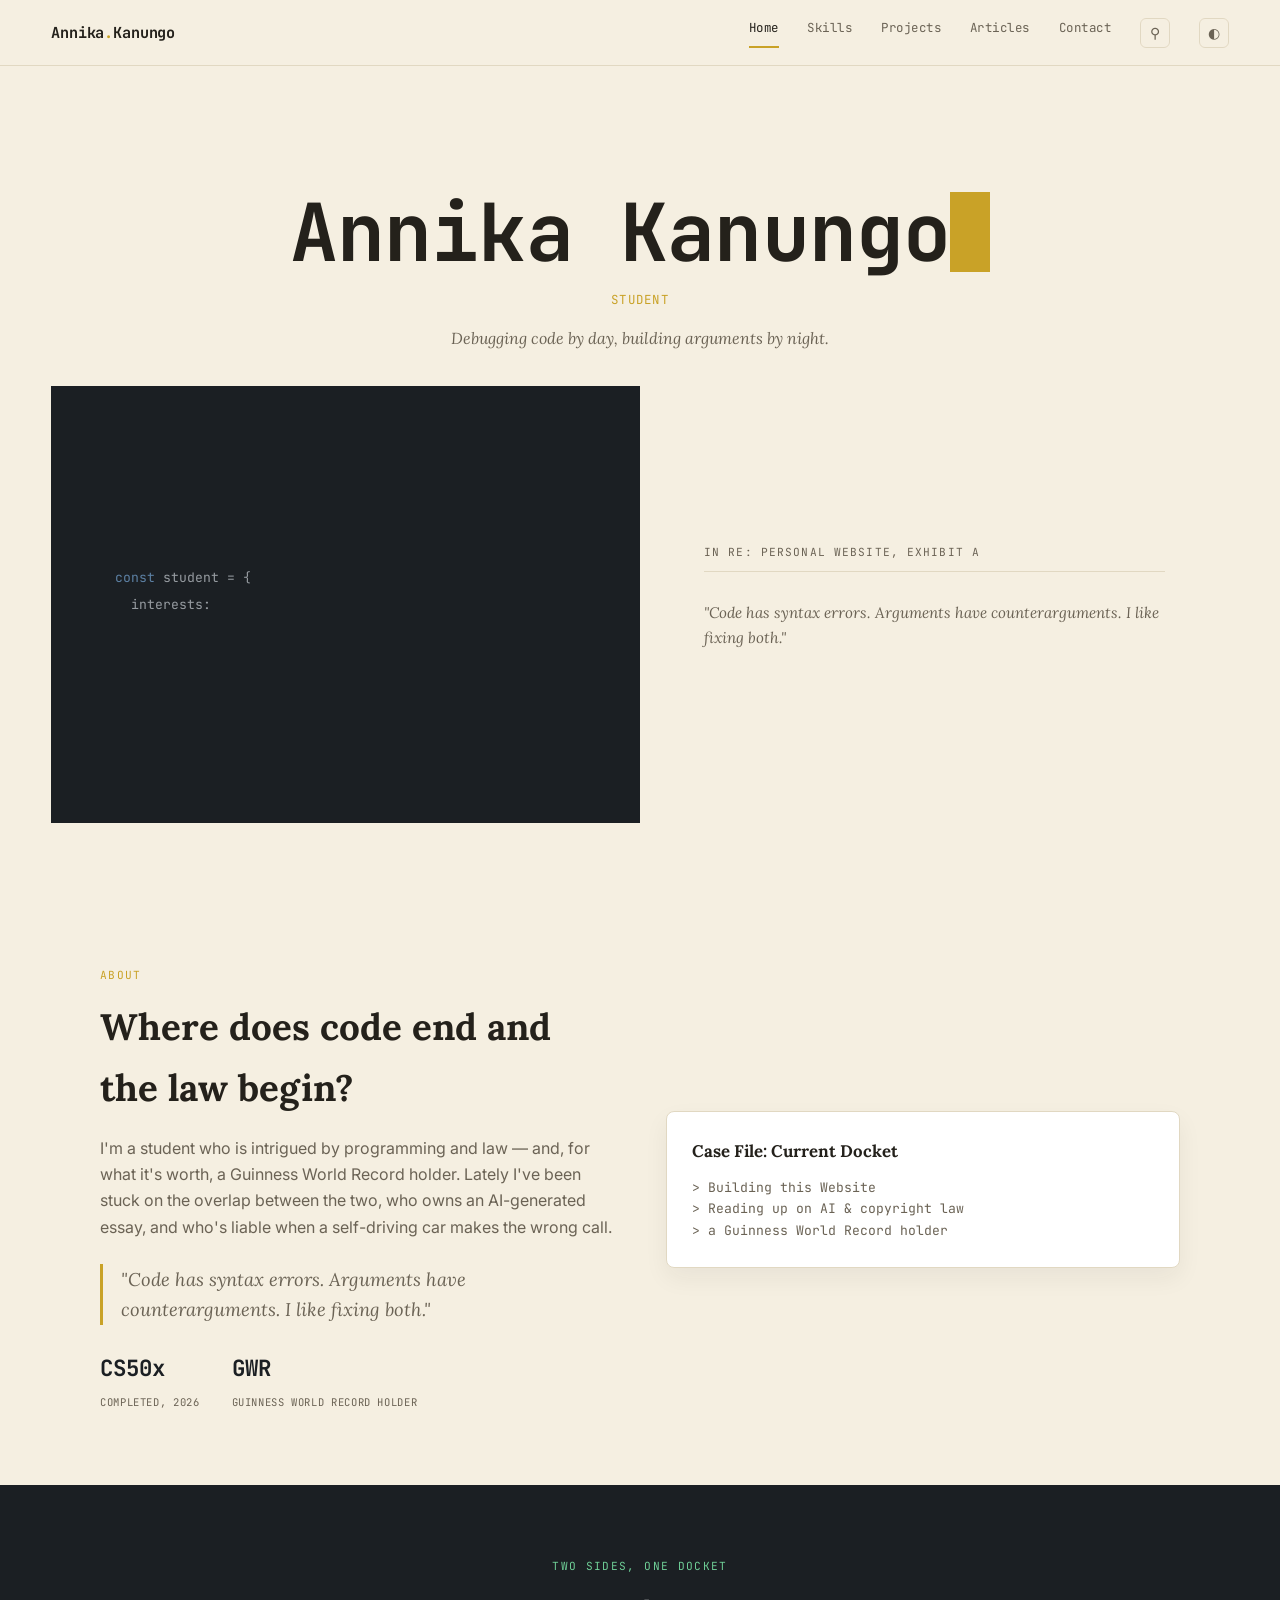
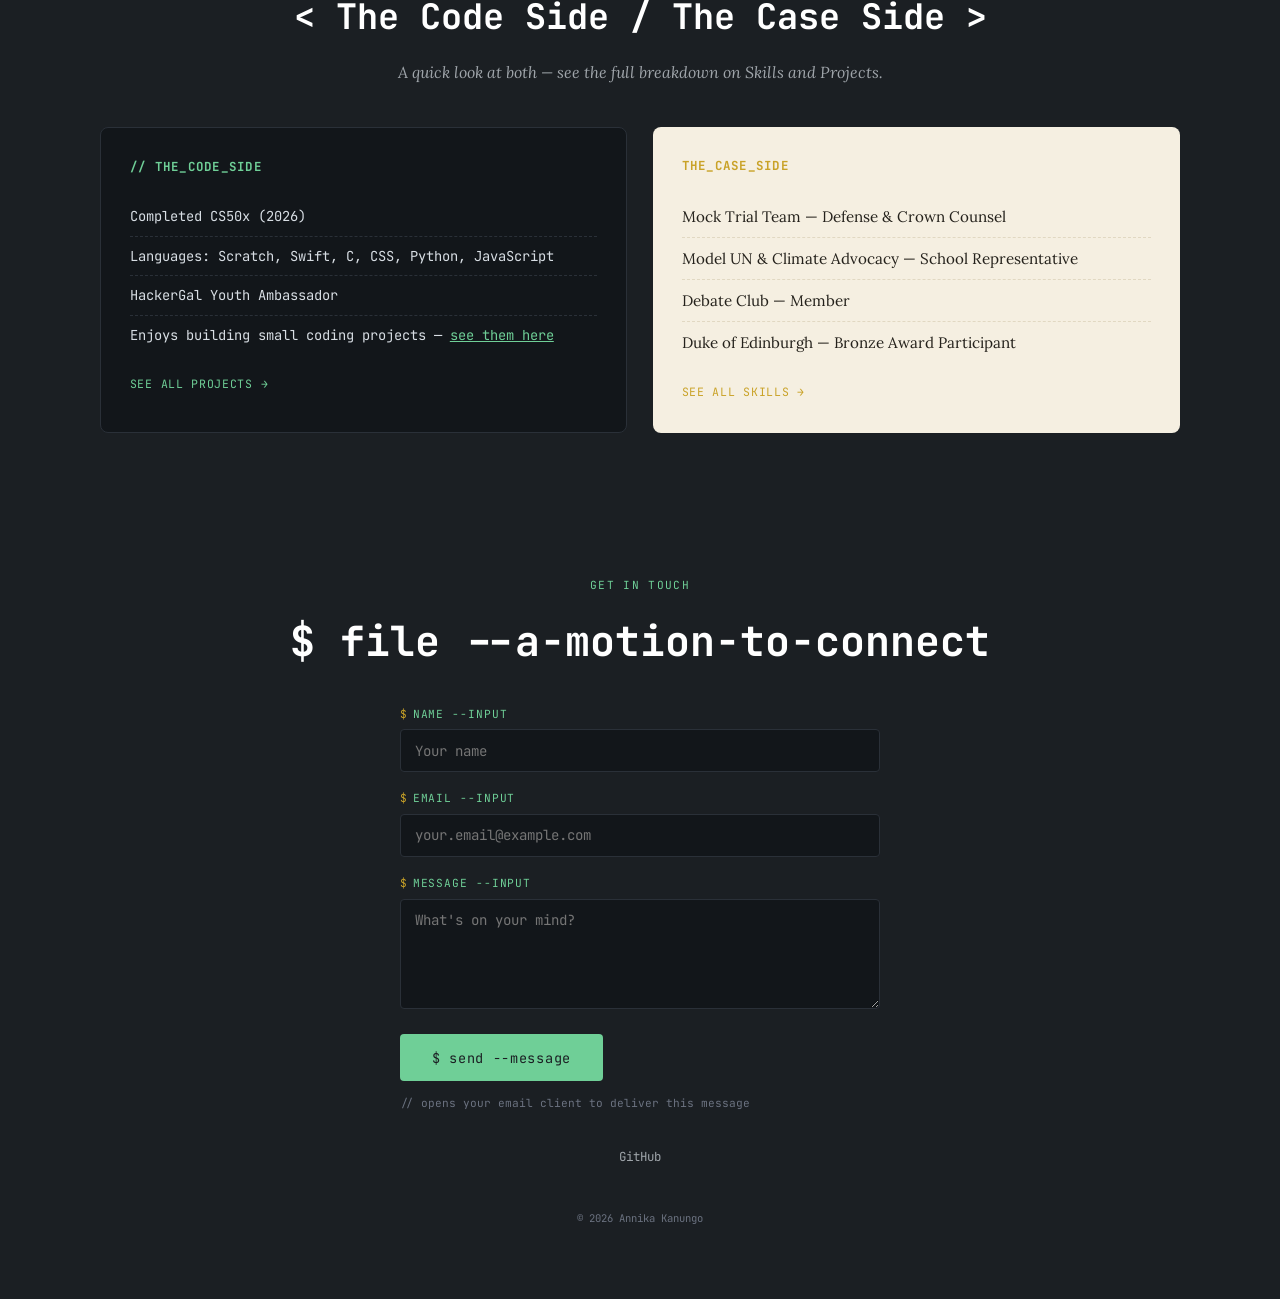
==== commit 7cc8e0a6: "Update case file details in index.html" ====
--- a/index.html
+++ b/index.html
@@ -71,10 +71,9 @@
       </div>
       <div class="docket-card reveal" style="--d:0.15s">
         <strong>Case File: Current Docket</strong>
-        &gt; Building this site<br>
-        &gt; Wrapped up CS50x (2026)<br>
+        &gt; Building this Website<br>
         &gt; Reading up on AI &amp; copyright law<br>
-        &gt; Still a Guinness World Record holder, apparently
+        &gt; a Guinness World Record holder
       </div>
     </div>
   </section>
--- a/styles.css
+++ b/styles.css
@@ -353,10 +353,13 @@
 .icon-btn:hover{ border-color: var(--brass); color: var(--ink); }
 
 /* ---------- COMMAND PALETTE ---------- */
+
 .cmdk-overlay{
   position: fixed; inset: 0; background: rgba(20,20,20,0.5);
   display:flex; align-items:flex-start; justify-content:center;
   padding-top: 12vh; z-index: 100;
+}
+.cmdk-overlay[hidden]{ display: none !important; }
    }
 .cmdk-box{
   position: relative;
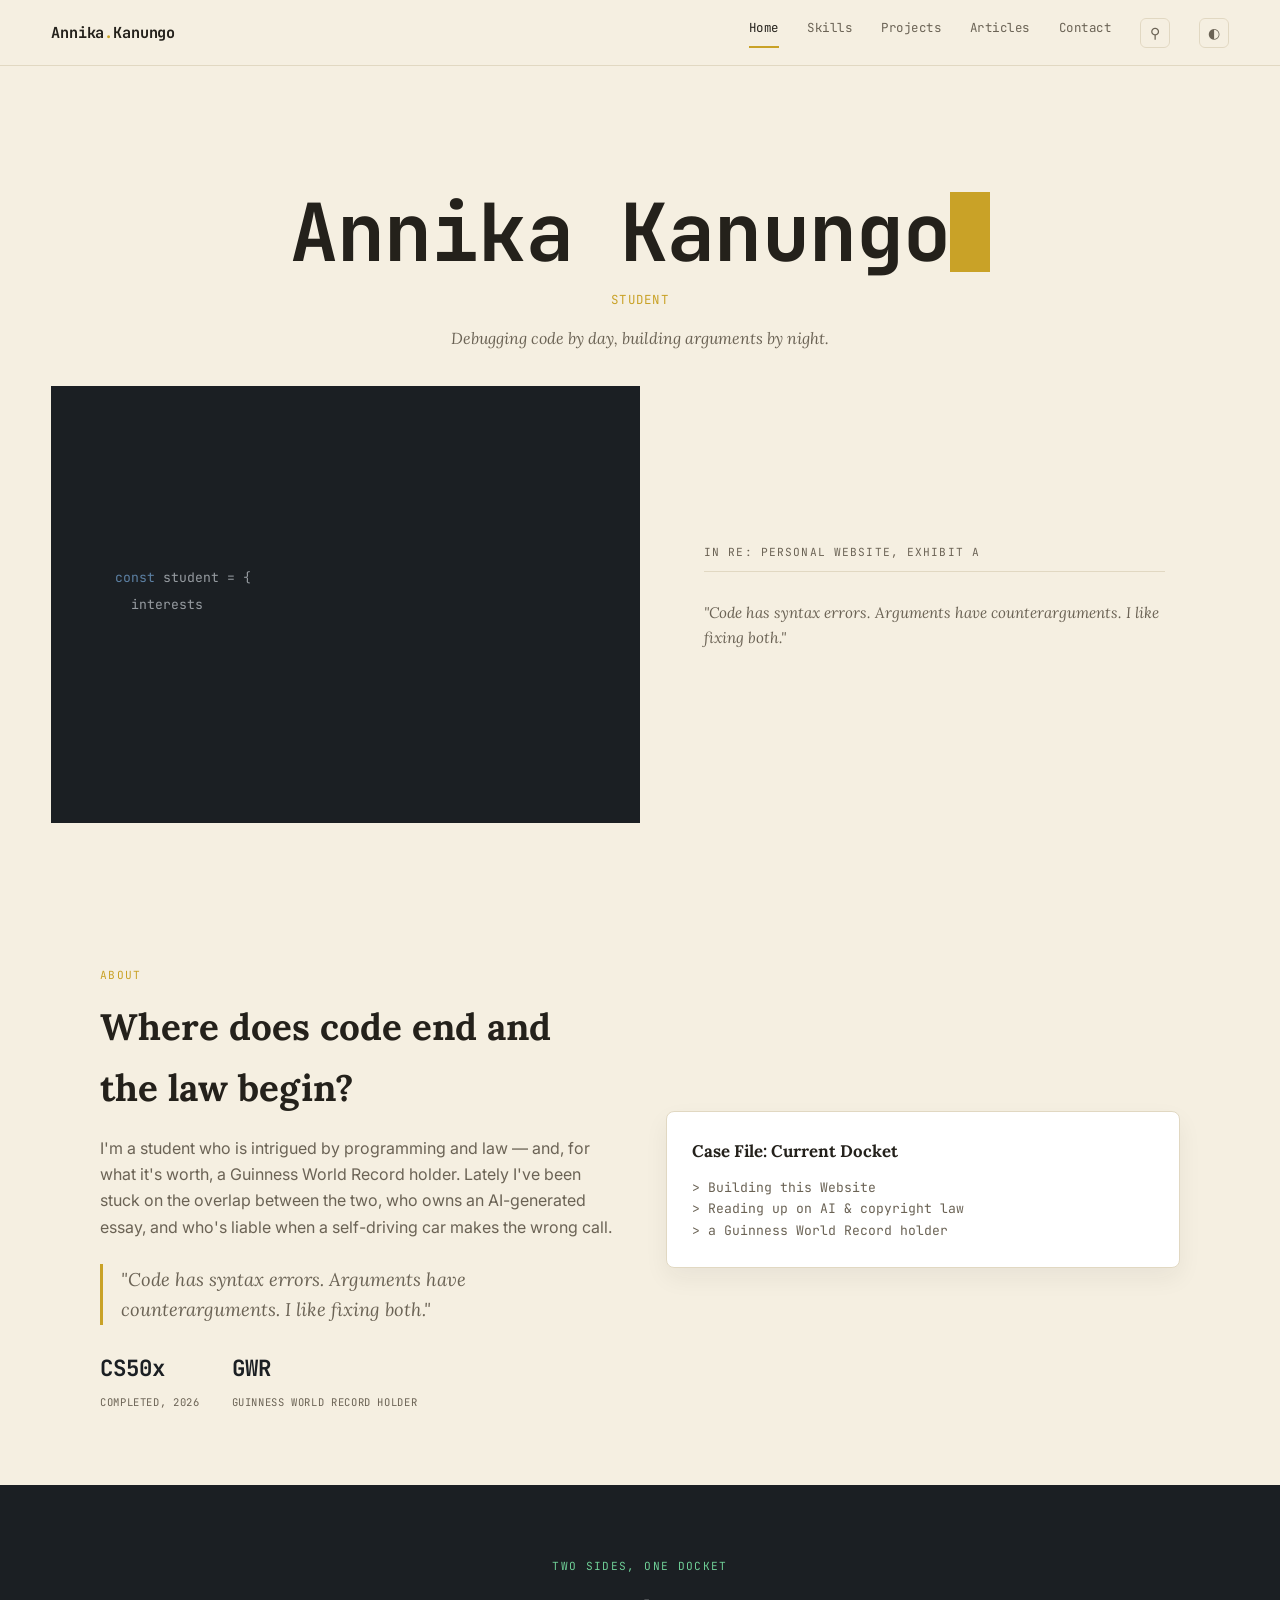
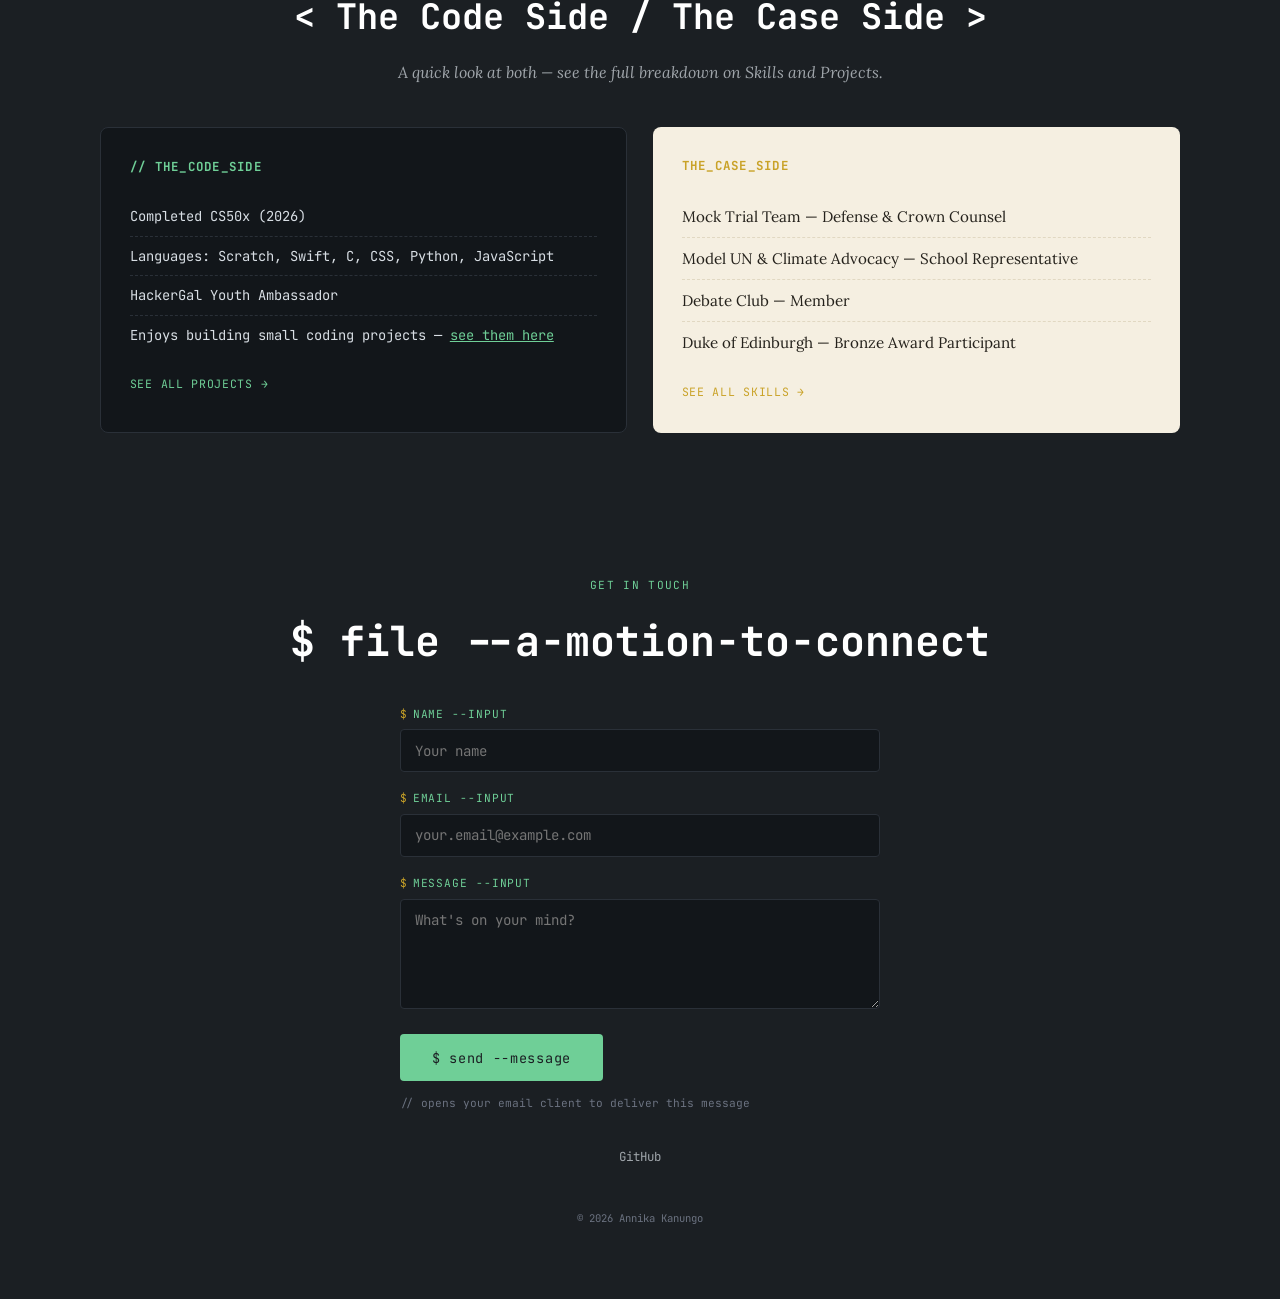
==== commit decec3d6: "Add scroll progress and custom cursor divs" ====
--- a/index.html
+++ b/index.html
@@ -21,6 +21,8 @@
 <link rel="stylesheet" href="styles.css">
 </head>
 <body>
+  <div id="scroll-progress" class="scroll-progress"></div>
+  <div id="custom-cursor" class="custom-cursor" hidden></div>
 
   <nav class="site-nav">
     <a class="nav-logo" href="index.html">Annika<span class="dot">.</span>Kanungo</a>
